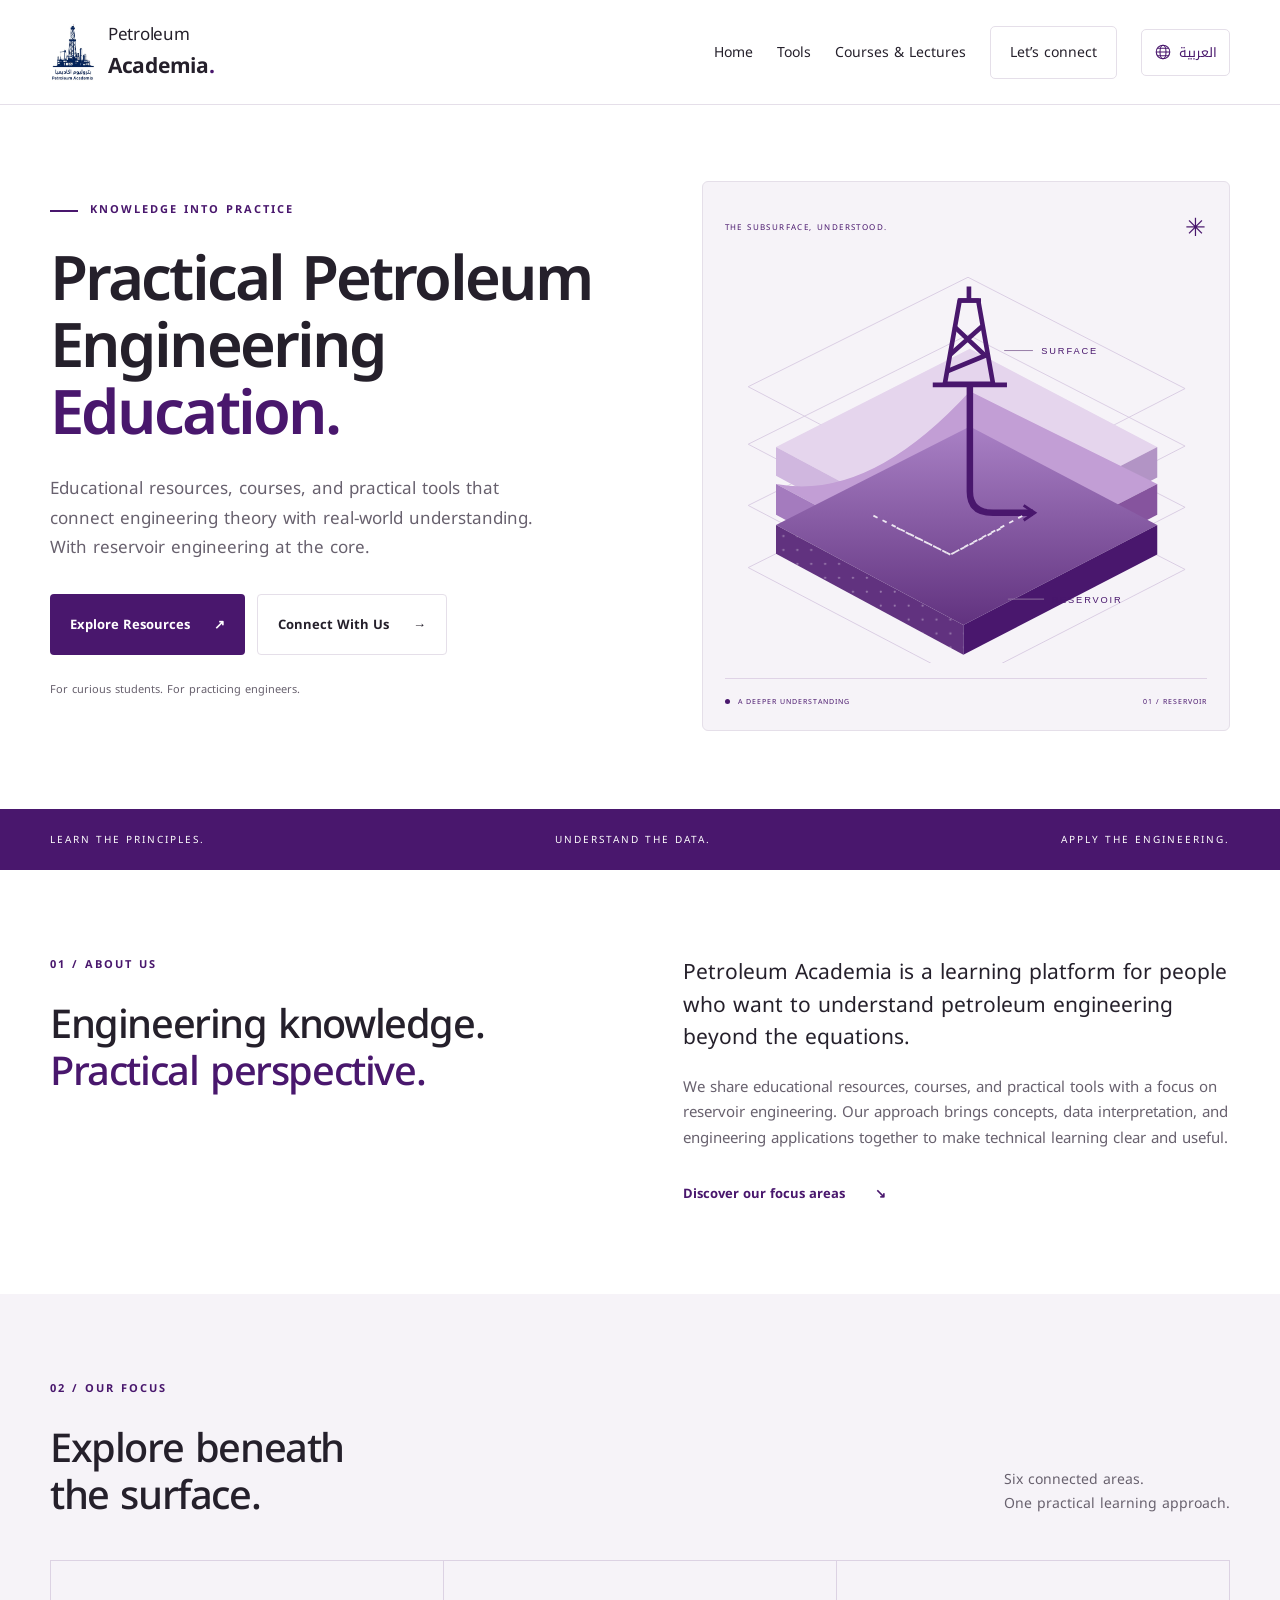
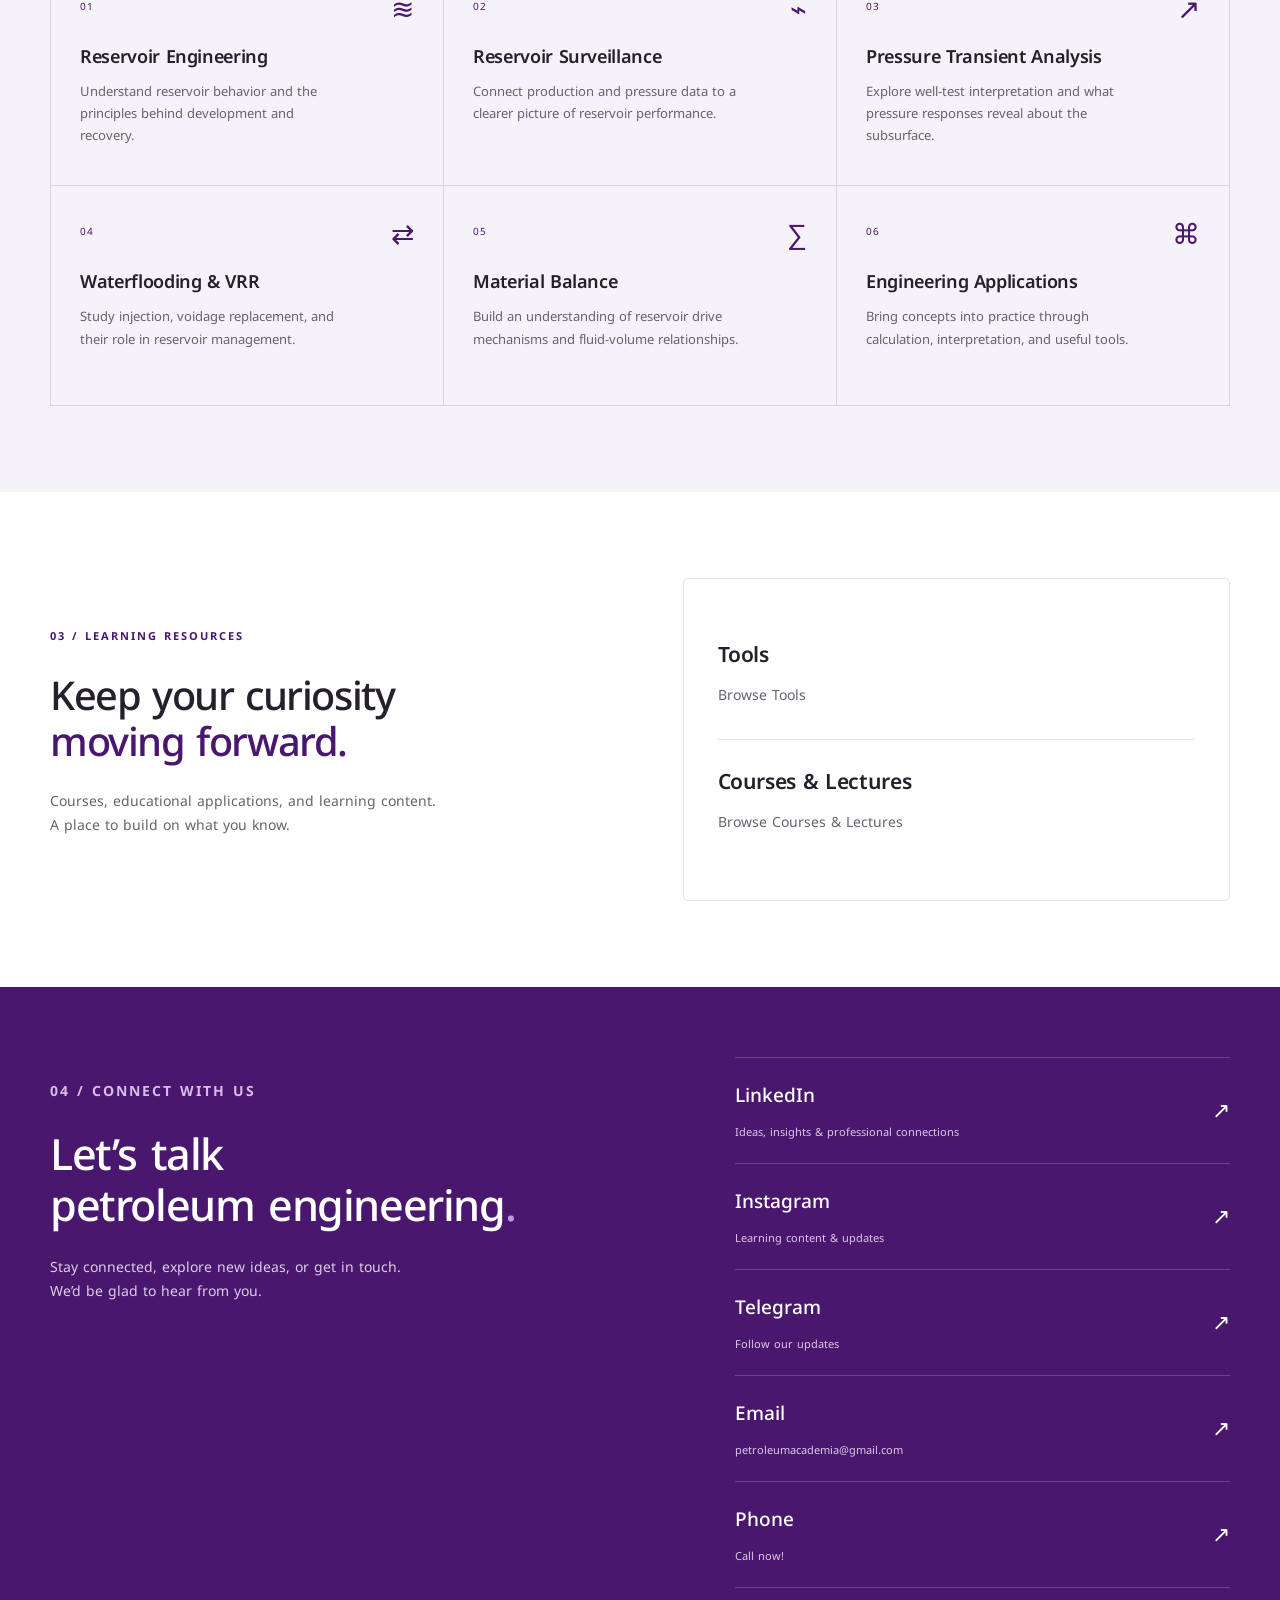
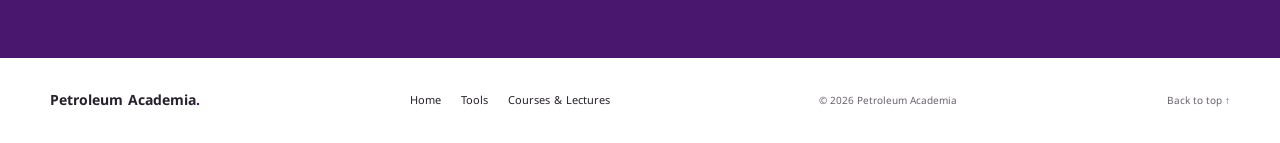
==== index.html @ 8c44d989 "Build three-page static Petroleum Academia website" ====
<!doctype html>
<html lang="en">
<head>
  <meta charset="utf-8">
  <meta name="viewport" content="width=device-width, initial-scale=1">
  <title>Petroleum Academia | Practical Petroleum Engineering Education</title>
  <meta name="description" content="Practical petroleum engineering education, resources, courses, and tools with a focus on reservoir engineering. Connect with Petroleum Academia.">
  <meta name="theme-color" content="#49176D">
  <link rel="canonical" href="https://petroleumacademia.com/">
  <meta property="og:type" content="website">
  <meta property="og:site_name" content="Petroleum Academia">
  <meta property="og:title" content="Practical Petroleum Engineering Education">
  <meta property="og:description" content="Connect theory with practical understanding. Explore petroleum engineering education with Petroleum Academia.">
  <meta property="og:url" content="https://petroleumacademia.com/">
  <meta property="og:image" content="https://petroleumacademia.com/assets/social-preview.png">
  <meta property="og:image:alt" content="Petroleum Academia — Empowering the Future of Energy">
  <meta name="twitter:card" content="summary_large_image">
  <meta name="twitter:title" content="Petroleum Academia | Practical Engineering Education">
  <meta name="twitter:description" content="Educational resources and practical tools focused on reservoir engineering.">
  <meta name="twitter:image" content="https://petroleumacademia.com/assets/social-preview.png">
  <link rel="icon" href="/assets/favicon.svg" type="image/svg+xml">
  <link rel="stylesheet" href="/styles.css">
  <script src="/config.js" defer></script>
  <script src="/shared.js" defer></script>
  <script src="/script.js" defer></script>
  <script src="/language.js" defer></script>
</head>
<body id="top">
  <a class="skip-link" href="#main">Skip to content</a>
  <header class="site-header">
    <div class="container header-inner">
      <a class="brand" href="/" aria-label="Petroleum Academia home"><img src="/assets/logo.png" width="532" height="692" alt="Petroleum Academia"><span>Petroleum<br><strong>Academia<span class="brand-dot">.</span></strong></span></a>
      <nav aria-label="Main navigation"><a href="/">Home</a><a href="/tools/">Tools</a><a href="/courses/">Courses &amp; Lectures</a><a class="nav-contact" href="/#contact">Let’s connect</a><button class="language-toggle" id="language-toggle" type="button" aria-label="Switch to Arabic" hidden><svg viewBox="0 0 24 24" width="18" height="18" fill="none" stroke="currentColor" stroke-width="1.5" aria-hidden="true"><circle cx="12" cy="12" r="9"/><ellipse cx="12" cy="12" rx="4" ry="9"/><path d="M3 12h18M5 7h14M5 17h14"/></svg><span lang="ar" dir="rtl">العربية</span></button></nav>
    </div>
  </header>
  <main id="main">
    <section class="hero container" id="home" aria-labelledby="hero-title">
      <div class="hero-copy"><p class="eyebrow"><span class="small-line"></span> KNOWLEDGE INTO PRACTICE</p><h1 id="hero-title">Practical Petroleum Engineering <em>Education.</em></h1><p class="hero-description">Educational resources, courses, and practical tools that connect engineering theory with real-world understanding. With reservoir engineering at the core.</p><div class="hero-actions"><a class="button primary" href="/tools/">Explore Resources <span aria-hidden="true">↗</span></a><a class="button secondary" href="#contact">Connect With Us <span aria-hidden="true">→</span></a></div><p class="hero-footnote">For curious students. For practicing engineers.</p></div>
      <div class="technical-art" role="img" aria-label="Illustrative reservoir cross-section showing geological layers, a well, and fluid movement">
        <div class="art-top"><span>THE SUBSURFACE, UNDERSTOOD.</span><span aria-hidden="true">✳</span></div>
        <svg viewBox="0 0 520 440" aria-hidden="true">
          <defs><linearGradient id="layer" x2="0" y2="1"><stop stop-color="#a981c5"/><stop offset="1" stop-color="#61327f"/></linearGradient><pattern id="dots" width="15" height="15" patternUnits="userSpaceOnUse"><circle cx="3" cy="3" r="1.2" fill="#fff" opacity=".35"/></pattern></defs>
          <g fill="none" stroke="#d9cce2" stroke-width="1"><path d="M25 142 262 24 496 144 260 265Z"/><path d="M25 204 262 86 496 206 260 327Z"/><path d="M25 270 262 152 496 272 260 393Z"/><path d="M25 337 262 219 496 339 260 460Z"/></g>
          <path d="M55 207 264 101 466 207 257 315Z" fill="#e5d5ed"/><path d="M55 207 257 315 257 347 55 238Z" fill="#d0b7df"/><path d="M257 315 466 207 466 240 257 347Z" fill="#b294c5"/>
          <path d="M55 247Q155 266 264 147L466 247 257 354Z" fill="#c29ed5"/><path d="M55 247 257 354 257 389 55 280Z" fill="#a47bbe"/><path d="M257 354 466 247 466 280 257 389Z" fill="#86549e"/>
          <path d="M55 291 264 185 466 291 257 399Z" fill="url(#layer)"/><path d="M55 291 257 399 257 431 55 322Z" fill="#61327f"/><path d="M257 399 466 291 466 323 257 431Z" fill="#49176d"/><path d="M55 291 257 399 257 431 55 322Z" fill="url(#dots)"/>
          <g fill="none" stroke="#49176d" stroke-width="5" stroke-linejoin="round"><path d="M237 139 253 49 273 49 289 139Z"/><path d="m247 77 32 30m-37 1 35-31m-39 49 46-19M251 49h25M263 34v15M224 140h80"/><path d="M264 140v115q0 23 25 23h43" stroke-width="7"/></g><path d="m322 270 12 8-12 8" fill="none" stroke="#49176d" stroke-width="3"/>
          <g fill="none" stroke="#fff" stroke-width="2" stroke-dasharray="5 6" opacity=".85"><path d="m160 281 83 42 80-43"/><path d="m185 294 58 29 54-28"/></g>
          <g fill="#49176d" font-family="Arial, sans-serif" font-size="10" letter-spacing="2"><text x="341" y="107">SURFACE</text><text x="352" y="375">RESERVOIR</text></g><g stroke="#9175a2" stroke-width="1" fill="none"><path d="M332 103h-31M344 371h-39"/></g>
        </svg>
        <div class="art-bottom"><span><span class="status-dot"></span> A DEEPER UNDERSTANDING</span><span>01 / RESERVOIR</span></div>
      </div>
    </section>
    <div class="topic-strip"><div class="container"><span>LEARN THE PRINCIPLES.</span><span>UNDERSTAND THE DATA.</span><span>APPLY THE ENGINEERING.</span></div></div>
    <section class="container about section" id="about" aria-labelledby="about-title"><div><p class="eyebrow">01 / ABOUT US</p><h2 id="about-title">Engineering knowledge.<br><em>Practical perspective.</em></h2></div><div class="about-copy"><p class="lead">Petroleum Academia is a learning platform for people who want to understand petroleum engineering beyond the equations.</p><p>We share educational resources, courses, and practical tools with a focus on reservoir engineering. Our approach brings concepts, data interpretation, and engineering applications together to make technical learning clear and useful.</p><a class="text-link" href="#focus">Discover our focus areas <span aria-hidden="true">↘</span></a></div></section>
    <section class="focus-section" id="focus" aria-labelledby="focus-title"><div class="container section"><div class="section-heading"><div><p class="eyebrow">02 / OUR FOCUS</p><h2 id="focus-title">Explore beneath<br>the surface.</h2></div><p>Six connected areas.<br>One practical learning approach.</p></div><div class="focus-grid">
      <article><span class="area-number">01</span><h3>Reservoir Engineering</h3><p>Understand reservoir behavior and the principles behind development and recovery.</p><span class="area-symbol" aria-hidden="true">≋</span></article>
      <article><span class="area-number">02</span><h3>Reservoir Surveillance</h3><p>Connect production and pressure data to a clearer picture of reservoir performance.</p><span class="area-symbol" aria-hidden="true">⌁</span></article>
      <article><span class="area-number">03</span><h3>Pressure Transient Analysis</h3><p>Explore well-test interpretation and what pressure responses reveal about the subsurface.</p><span class="area-symbol" aria-hidden="true">↗</span></article>
      <article><span class="area-number">04</span><h3>Waterflooding &amp; VRR</h3><p>Study injection, voidage replacement, and their role in reservoir management.</p><span class="area-symbol" aria-hidden="true">⇄</span></article>
      <article><span class="area-number">05</span><h3>Material Balance</h3><p>Build an understanding of reservoir drive mechanisms and fluid-volume relationships.</p><span class="area-symbol" aria-hidden="true">∑</span></article>
      <article><span class="area-number">06</span><h3>Engineering Applications</h3><p>Bring concepts into practice through calculation, interpretation, and useful tools.</p><span class="area-symbol" aria-hidden="true">⌘</span></article>
    </div></div></section>
    <section class="container section resources" id="resources" aria-labelledby="resources-title"><div><p class="eyebrow">03 / LEARNING RESOURCES</p><h2 id="resources-title">Keep your curiosity<br><em>moving forward.</em></h2><p>Courses, educational applications, and learning content.<br>A place to build on what you know.</p></div><div class="resource-panel"><a class="resource-link" href="/tools/"><h3>Tools</h3><p>Browse Tools</p></a><a class="resource-link" href="/courses/"><h3>Courses &amp; Lectures</h3><p>Browse Courses &amp; Lectures</p></a></div></section>
    <section class="contact-section" id="contact" aria-labelledby="contact-title"><div class="container contact-inner"><div><p class="eyebrow">04 / CONNECT WITH US</p><h2 id="contact-title">Let’s talk<br>petroleum engineering<span>.</span></h2><p>Stay connected, explore new ideas, or get in touch.<br>We’d be glad to hear from you.</p></div><div id="contact-links" class="contact-links" aria-label="Contact channels"></div></div></section>
  </main>
  <footer class="container"><a class="footer-brand" href="/">Petroleum Academia<span>.</span></a><p>Practical knowledge. Lasting understanding.</p><small>© <span id="year">2026</span> Petroleum Academia</small><a class="back-top" href="#top">Back to top ↑</a></footer>
</body>
</html>
---- styles.css ----
:root{--purple:#49176d;--ink:#25202b;--muted:#68616e;--soft:#f6f3f8;--line:#e5dfe9;--max:1180px}*{box-sizing:border-box}html{scroll-behavior:smooth;scroll-padding-top:100px}body{margin:0;background:#fff;color:var(--ink);font-family:Arial,Helvetica,sans-serif;-webkit-font-smoothing:antialiased}a{color:inherit;text-decoration:none}button,a{-webkit-tap-highlight-color:transparent}a:focus-visible{outline:3px solid #9861b8;outline-offset:6px}a:hover{color:var(--purple)}[hidden]{display:none!important}.container{width:min(var(--max),calc(100% - 80px));margin-inline:auto}.skip-link{position:fixed;top:-100px;left:20px;background:var(--purple);color:white;padding:14px;z-index:10}.skip-link:focus{top:12px}.site-header{border-bottom:1px solid var(--line);background:white}.header-inner{display:flex;justify-content:space-between;align-items:center;min-height:104px;gap:24px}.brand{display:flex;align-items:center;gap:12px;font-size:17px;line-height:1.15;letter-spacing:-.3px}.brand img{width:46px;height:60px;object-fit:contain}.brand strong{font-size:21px}.brand-dot{color:var(--purple)}nav{display:flex;align-items:center;gap:32px;font-size:14px}nav a{padding:12px 0}.nav-contact{border:1px solid var(--line);padding:12px 19px;border-radius:5px}.nav-contact span{margin-left:17px}.hero{display:grid;grid-template-columns:1.12fr 1fr;gap:60px;align-items:center;padding-top:76px;padding-bottom:78px}.eyebrow{display:flex;align-items:center;gap:12px;color:var(--purple);font-size:11px;font-weight:700;letter-spacing:2px;margin:0 0 27px}.small-line{width:28px;height:2px;background:var(--purple)}h1{font-size:clamp(42px,4.8vw,65px);line-height:1.09;letter-spacing:-2.9px;font-weight:600;margin:0 0 26px}em{font-style:normal;color:var(--purple)}.hero-description{font-size:17px;line-height:1.75;color:var(--muted);max-width:490px}.hero-actions{display:flex;gap:12px;margin-top:31px}.button{display:inline-flex;align-items:center;justify-content:space-between;gap:24px;padding:17px 20px;font-size:13px;font-weight:700;border-radius:4px;transition:transform .2s,background .2s}.button:hover{transform:translateY(-3px)}.primary{background:var(--purple);color:white}.primary:hover{background:#35104f;color:white}.secondary{border:1px solid var(--line)}.hero-footnote{font-size:11px;color:var(--muted);margin-top:26px}.technical-art{background:var(--soft);border:1px solid var(--line);border-radius:6px;padding:22px;position:relative;overflow:hidden}.technical-art:before{content:'';position:absolute;inset:0;background-image:radial-gradient(#49176d19 .7px,transparent .7px);background-size:18px 18px;pointer-events:none}.technical-art svg{position:relative;width:100%;display:block;margin:4px 0 15px}.art-top,.art-bottom{position:relative;display:flex;justify-content:space-between;align-items:center;font-size:8px;letter-spacing:1.4px;color:var(--purple);gap:10px}.art-top>span:last-child{font-size:25px}.art-bottom{padding-top:16px;border-top:1px solid #dfd3e6;font-size:7px;letter-spacing:1px}.status-dot{display:inline-block;width:5px;height:5px;border-radius:50%;background:var(--purple);margin-right:5px}.topic-strip{background:var(--purple);color:#fff}.topic-strip .container{display:flex;justify-content:space-between;padding-block:21px;font-size:10px;letter-spacing:2px}.section{padding-block:86px}h2{font-size:clamp(31px,3.1vw,43px);font-weight:500;letter-spacing:-1.4px;line-height:1.18;margin:0}p{line-height:1.7}.about{display:grid;grid-template-columns:1fr 1fr;gap:85px}.about-copy .lead{font-size:21px;color:var(--ink);line-height:1.55;margin-top:0}.about-copy p{font-size:15px;color:var(--muted)}.text-link{display:inline-flex;align-items:center;gap:30px;color:var(--purple);font-size:13px;font-weight:700;margin-top:15px}.text-link:hover{text-decoration:underline}.focus-section{background:var(--soft)}.section-heading{display:flex;justify-content:space-between;align-items:end;margin-bottom:40px}.section-heading>p{font-size:14px;color:var(--muted);margin-bottom:4px}.focus-grid{display:grid;grid-template-columns:repeat(3,1fr);border-top:1px solid #dcd2e3;border-left:1px solid #dcd2e3}.focus-grid article{position:relative;padding:28px 29px 38px;border-right:1px solid #dcd2e3;border-bottom:1px solid #dcd2e3;min-height:220px}.area-number{font-size:10px;letter-spacing:1px;color:var(--purple)}h3{font-size:18px;font-weight:600;letter-spacing:-.35px;line-height:1.35}.focus-grid h3{margin-top:25px;margin-bottom:12px;padding-right:10px}.focus-grid p{font-size:13px;color:var(--muted);max-width:270px;margin:0}.area-symbol{position:absolute;top:22px;right:29px;color:var(--purple);font-size:28px}.resources{display:grid;grid-template-columns:1fr 1fr;gap:85px;align-items:center}.resources>div>p:not(.eyebrow){color:var(--muted);font-size:14px;margin-top:23px}.resource-panel{border:1px solid var(--line);border-radius:5px;padding:34px}.resource-icon{display:flex;justify-content:center;align-items:center;background:var(--soft);border-radius:50%;width:42px;height:42px;color:var(--purple);font-size:22px}.resource-panel h3{font-size:21px;margin-bottom:12px}.resource-panel p{color:var(--muted);font-size:14px}.resource-link{display:block;padding-block:18px;border-bottom:1px solid var(--line)}.resource-link:last-child{border:0}.resource-link small{color:var(--purple);text-transform:uppercase;font-size:10px;letter-spacing:1px}.resource-link h3{margin:10px 0}.contact-section{background:var(--purple);color:#fff}.contact-inner{display:grid;grid-template-columns:1.2fr 1fr;gap:90px;padding-block:70px}.contact-section .eyebrow{color:#d9bde8}.contact-section h2{font-size:43px}.contact-section h2 span{color:#c398db}.contact-section p{color:#e0cee9;font-size:14px;margin-top:23px}.contact-links{display:flex;flex-direction:column;justify-content:center}.contact-links>a{display:flex;justify-content:space-between;align-items:center;border-bottom:1px solid #ffffff30;padding:20px 0;gap:20px;transition:padding .2s}.contact-links>a:first-child{border-top:1px solid #ffffff30}.contact-links>a:hover{color:#fff;padding-left:8px}.contact-links strong{display:block;font-size:19px;font-weight:500}.contact-links small{display:block;color:#ddc8e8;font-size:11px;margin-top:8px}.contact-links>a>span:last-child{font-size:22px}footer{display:flex;align-items:center;justify-content:space-between;gap:24px;padding-block:29px}.footer-brand{font-weight:700;font-size:14px}.footer-brand span{color:var(--purple)}footer p,footer small,.back-top{font-size:10px;color:var(--muted)}.hero-copy{animation:enter .65s ease-out}@keyframes enter{from{opacity:0;transform:translateY(12px)}to{opacity:1;transform:translateY(0)}}@media(min-width:1500px){.hero{padding-block:100px}}@media(max-width:1000px){.container{width:calc(100% - 48px)}.hero{gap:30px}h1{font-size:49px}.hero-actions{flex-wrap:wrap}.about,.resources,.contact-inner{gap:40px}nav{gap:21px}.focus-grid article{padding:25px 22px}.art-bottom{flex-wrap:wrap}footer p{display:none}}@media(max-width:700px){html{scroll-padding-top:24px}.container{width:calc(100% - 40px)}.header-inner{min-height:90px;flex-wrap:wrap;padding-block:17px;gap:15px}.brand img{width:34px;height:44px}.brand{font-size:13px;gap:9px}.brand strong{font-size:16px}nav{width:100%;justify-content:space-between;gap:10px;font-size:12px;border-top:1px solid var(--line);padding-top:8px}.nav-contact{border:0;padding:12px 0}.nav-contact span{margin-left:4px}.hero{grid-template-columns:1fr;gap:35px;padding-top:45px;padding-bottom:40px}h1{font-size:clamp(39px,9.5vw,58px);letter-spacing:-1.8px;max-width:540px}.hero-description{font-size:15px}.eyebrow{font-size:9px;letter-spacing:1.6px;margin-bottom:20px}.hero-actions{gap:10px;flex-wrap:nowrap}.button{padding:16px 14px;gap:12px;font-size:11px}.hero-footnote{margin-top:22px}.technical-art{max-width:460px;width:100%;margin:auto;padding:19px}.technical-art svg{max-height:350px}.topic-strip .container{gap:20px;justify-content:center;flex-wrap:wrap;padding-block:18px;font-size:8px;letter-spacing:1px}.topic-strip span:last-child{display:none}.section{padding-block:54px}.about,.resources,.contact-inner{grid-template-columns:1fr;gap:28px}.about-copy .lead{font-size:19px}.section-heading{align-items:start;gap:25px}.section-heading>p{max-width:125px;font-size:12px}.focus-grid{grid-template-columns:repeat(2,1fr)}.focus-grid article{padding:23px 17px 26px;min-height:230px}.focus-grid h3{font-size:16px;margin-top:24px}.focus-grid p{font-size:12px}.area-symbol{right:17px;font-size:24px}.resource-panel{padding:27px}.contact-inner{padding-block:52px;gap:32px}.contact-section h2{font-size:35px}.contact-links>a{padding-block:18px}footer{flex-wrap:wrap;gap:17px;padding-block:25px}footer small{width:100%;order:3}.back-top{margin-left:auto}}@media(max-width:360px){.container{width:calc(100% - 32px)}.button{font-size:10px;padding-inline:11px;gap:8px}.section-heading{display:block}.section-heading>p{max-width:none;margin-top:20px}.focus-grid{grid-template-columns:1fr}.focus-grid article{min-height:190px}}@media(prefers-reduced-motion:reduce){html{scroll-behavior:auto}*,*:before,*:after{animation:none!important;transition:none!important}}
:root .language-toggle{display:inline-flex;align-items:center;justify-content:center;gap:7px;flex-shrink:0;border:1px solid var(--line);border-radius:5px;background:white;color:var(--purple);font:inherit;font-size:13px;min-height:44px;padding:10px 12px;cursor:pointer}.language-toggle:hover{background:var(--soft)}.language-toggle:focus-visible{outline:3px solid #9861b8;outline-offset:5px}html[lang="ar"] body{font-family:"Noto Kufi Arabic",Tahoma,sans-serif}html[lang="ar"] h1,html[lang="ar"] h2,html[lang="ar"] h3,html[lang="ar"] .brand{letter-spacing:0}html[lang="ar"] h1{line-height:1.4;font-size:clamp(36px,4.1vw,56px)}html[lang="ar"] h2{line-height:1.5}html[lang="ar"] .eyebrow,html[lang="ar"] .topic-strip .container,html[lang="ar"] .art-top,html[lang="ar"] .art-bottom{letter-spacing:0}html[dir="rtl"] .area-symbol{right:auto;left:29px}html[dir="rtl"] .focus-grid h3{padding-right:0;padding-left:10px}html[dir="rtl"] .technical-art svg{direction:ltr}html[dir="rtl"] .technical-art svg text{letter-spacing:0}html[dir="rtl"] .contact-links small{unicode-bidi:plaintext}html[dir="rtl"] .back-top{margin-left:0;margin-right:auto}@media(max-width:700px){nav{gap:7px;flex-wrap:wrap}.language-toggle{font-size:11px;padding:7px 9px}html[dir="rtl"] .area-symbol{left:17px}html[lang="ar"] h1{font-size:clamp(34px,8.5vw,48px)}html[lang="ar"] .hero-actions{flex-wrap:wrap}html[lang="ar"] .contact-section h2{font-size:32px}}

@font-face{font-family:"Noto Kufi Arabic";src:url('/assets/fonts/NotoKufiArabic.ttf') format('truetype');font-weight:100 900;font-style:normal;font-display:swap}
body{font-family:"Noto Kufi Arabic",Arial,sans-serif}nav{gap:24px}nav [aria-current="page"]{color:var(--purple);font-weight:700;text-decoration:underline;text-underline-offset:8px}.footer-links{display:flex;gap:20px;font-size:11px}.catalog-main{min-height:calc(100vh - 220px)}.catalog-intro{padding-block:75px 45px}.catalog-intro h1{font-size:clamp(36px,4vw,58px);line-height:1.4;letter-spacing:-1px}.catalog-intro .lead{max-width:640px;font-size:17px;color:var(--muted)}.catalog-content{padding-bottom:85px}.catalog-state{border:1px solid var(--line);background:var(--soft);padding:45px;border-radius:6px}.catalog-state h2{font-size:24px;line-height:1.7;letter-spacing:0}.catalog-state p{color:var(--muted);font-size:14px}.catalog-grid{display:grid;grid-template-columns:repeat(2,minmax(0,1fr));gap:24px}.catalog-card{border:1px solid var(--line);border-radius:6px;padding:30px;display:flex;flex-direction:column;align-items:start;overflow-wrap:anywhere}.catalog-card h2{font-size:23px;line-height:1.7;letter-spacing:0;margin:15px 0}.catalog-card p{font-size:14px;color:var(--muted);margin:0 0 22px}.catalog-card .button{margin-top:auto}.course-status{background:var(--soft);color:var(--purple);padding:7px 12px;border-radius:30px;font-size:11px}.course-fields{width:100%;font-size:13px;margin:0 0 26px}.course-fields>div{display:grid;grid-template-columns:110px 1fr;gap:15px;padding:10px 0;border-bottom:1px solid var(--line)}.course-fields dt{color:var(--muted)}.course-fields dd{margin:0}html[lang="ar"] p{line-height:2}.brand{line-height:1.7}html[lang="ar"] .brand{font-size:13px}html[lang="ar"] .brand strong{font-size:16px}@media(max-width:1000px){nav{gap:14px;font-size:12px}}@media(max-width:700px){nav{justify-content:start;gap:8px 18px}nav a{min-height:44px}.language-toggle{margin-inline-start:auto}.catalog-intro{padding-block:45px 25px}.catalog-intro .lead{font-size:14px}.catalog-grid{grid-template-columns:1fr}.catalog-state{padding:26px}.catalog-state h2{font-size:20px}.catalog-content{padding-bottom:55px}.catalog-card{padding:24px}.footer-links{flex-wrap:wrap;gap:10px 18px;width:100%;order:2}html[lang="ar"] .contact-section h2{font-size:27px}html[lang="ar"] h1{font-size:32px}}
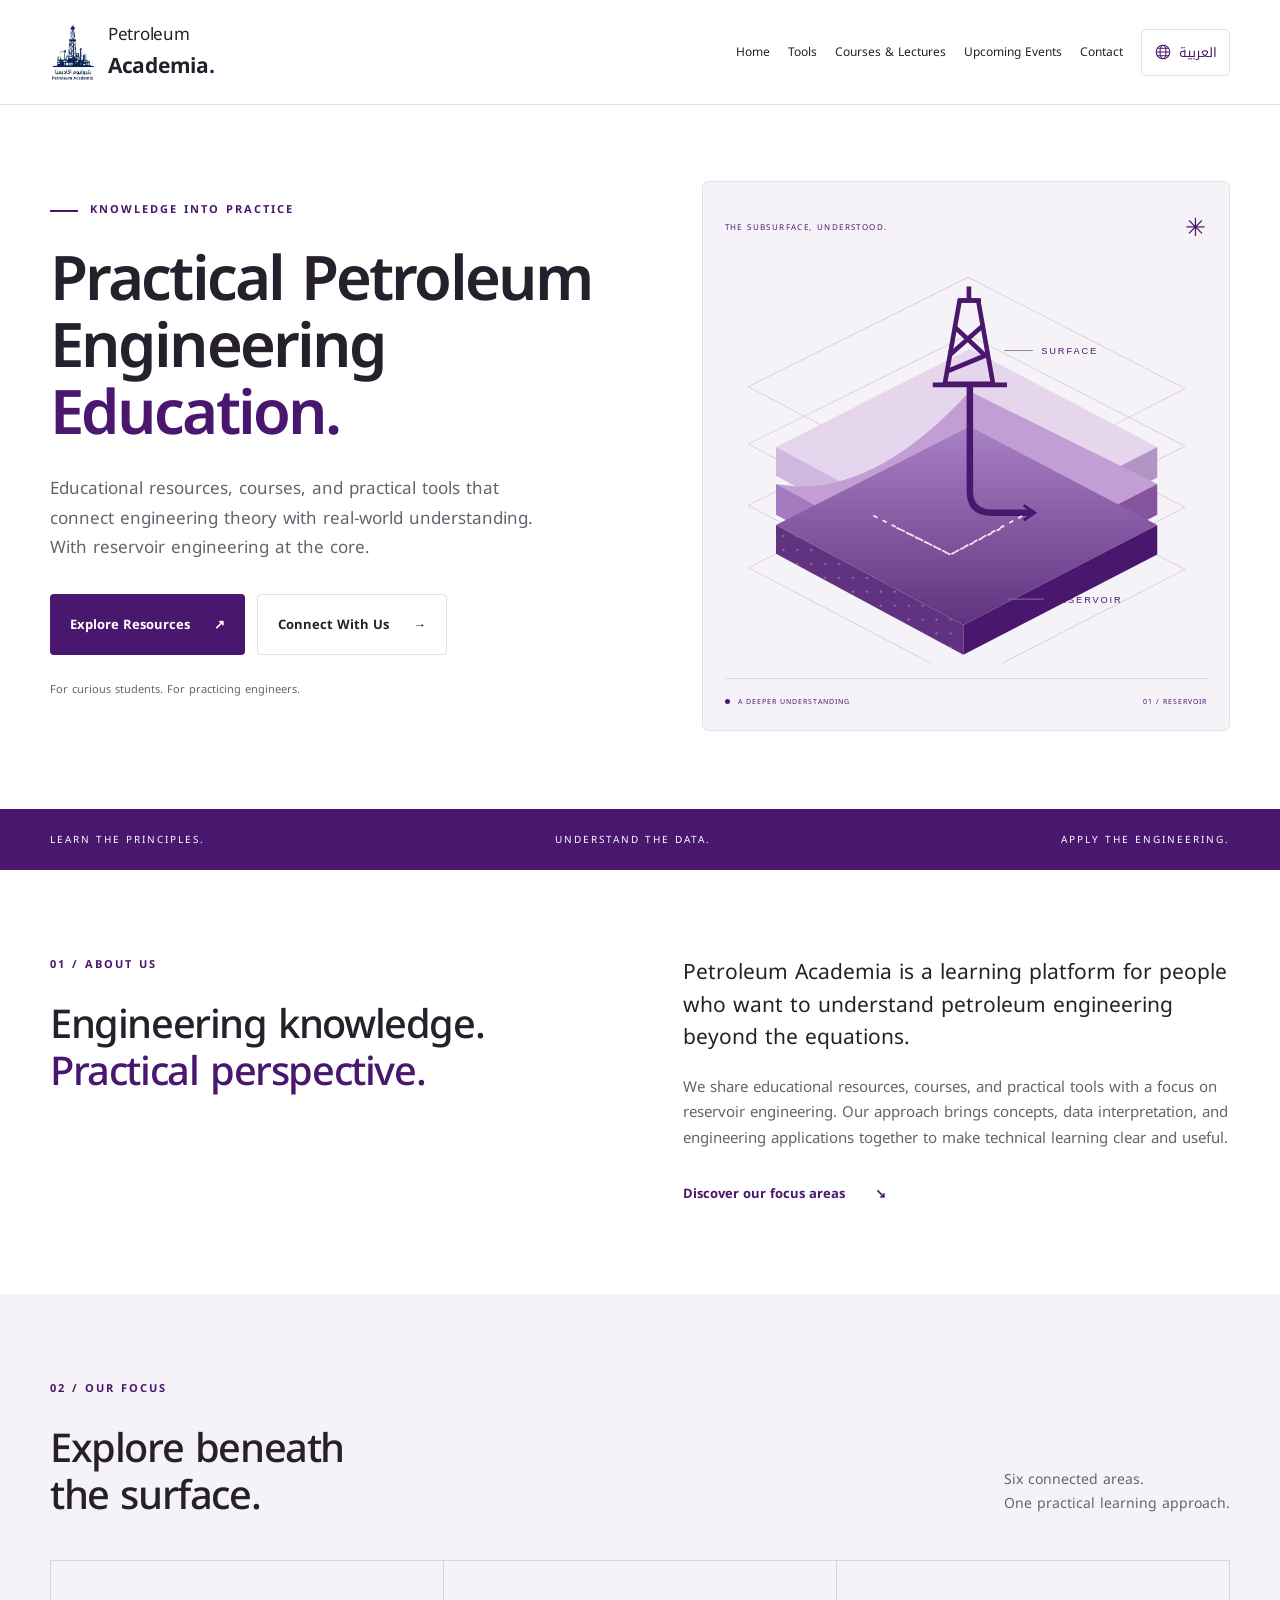
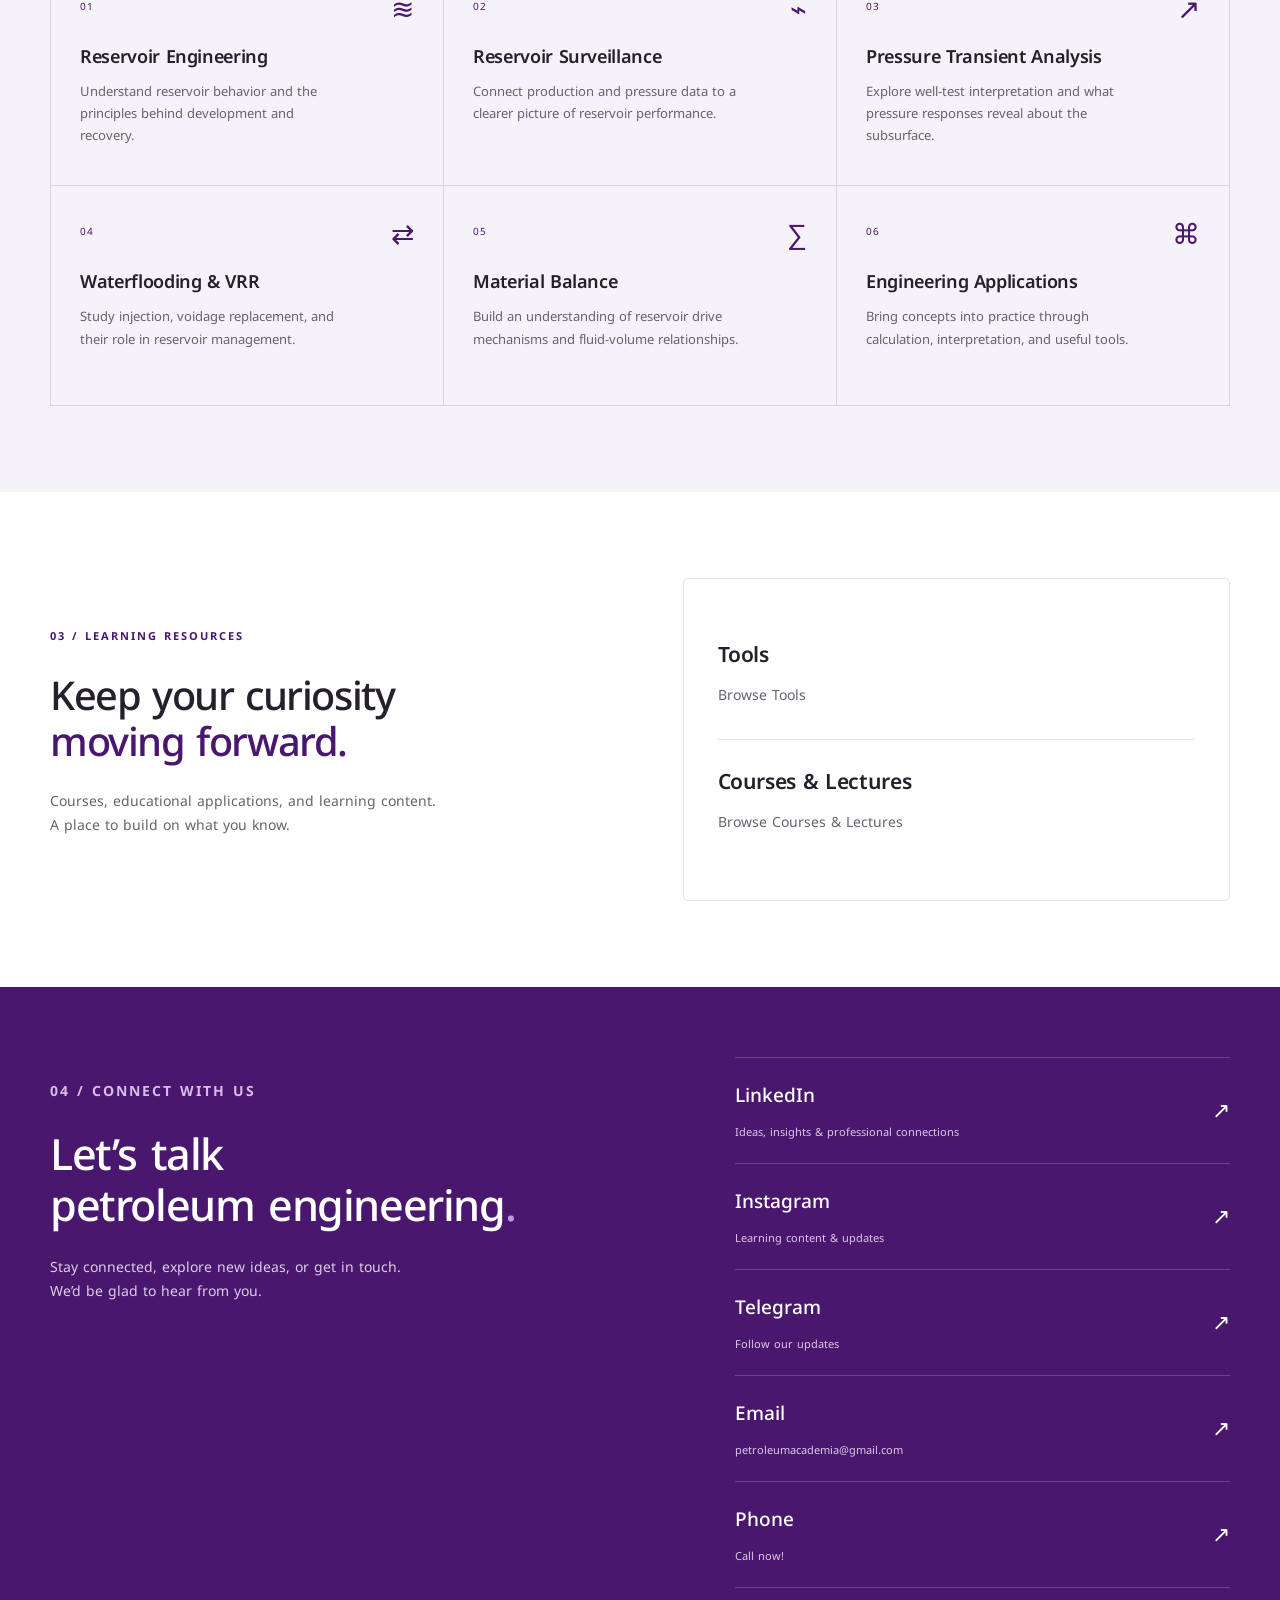
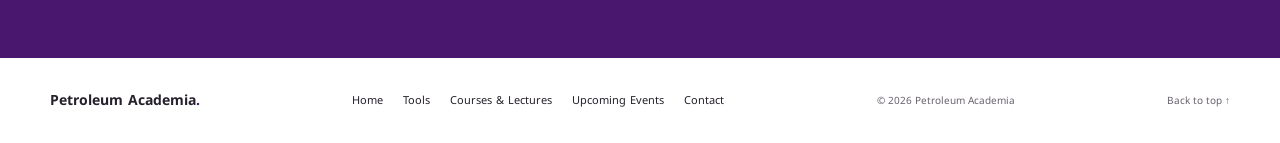
==== commit 63a1702a: "Add Upcoming Events countdowns and hosted contact form" ====
--- a/index.html
+++ b/index.html
@@ -30,7 +30,7 @@
   <header class="site-header">
     <div class="container header-inner">
       <a class="brand" href="/" aria-label="Petroleum Academia home"><img src="/assets/logo.png" width="532" height="692" alt="Petroleum Academia"><span>Petroleum<br><strong>Academia<span class="brand-dot">.</span></strong></span></a>
-      <nav aria-label="Main navigation"><a href="/">Home</a><a href="/tools/">Tools</a><a href="/courses/">Courses &amp; Lectures</a><a class="nav-contact" href="/#contact">Let’s connect</a><button class="language-toggle" id="language-toggle" type="button" aria-label="Switch to Arabic" hidden><svg viewBox="0 0 24 24" width="18" height="18" fill="none" stroke="currentColor" stroke-width="1.5" aria-hidden="true"><circle cx="12" cy="12" r="9"/><ellipse cx="12" cy="12" rx="4" ry="9"/><path d="M3 12h18M5 7h14M5 17h14"/></svg><span lang="ar" dir="rtl">العربية</span></button></nav>
+      <nav aria-label="Main navigation"><a href="/">Home</a><a href="/tools/">Tools</a><a href="/courses/">Courses &amp; Lectures</a><a href="/upcoming/">Upcoming Events</a><a href="/contact/">Contact</a><button class="language-toggle" id="language-toggle" type="button" aria-label="Switch to Arabic" hidden><svg viewBox="0 0 24 24" width="18" height="18" fill="none" stroke="currentColor" stroke-width="1.5" aria-hidden="true"><circle cx="12" cy="12" r="9"/><ellipse cx="12" cy="12" rx="4" ry="9"/><path d="M3 12h18M5 7h14M5 17h14"/></svg><span lang="ar" dir="rtl">العربية</span></button></nav>
     </div>
   </header>
   <main id="main">
--- a/styles.css
+++ b/styles.css
@@ -3,3 +3,5 @@
 
 @font-face{font-family:"Noto Kufi Arabic";src:url('/assets/fonts/NotoKufiArabic.ttf') format('truetype');font-weight:100 900;font-style:normal;font-display:swap}
 body{font-family:"Noto Kufi Arabic",Arial,sans-serif}nav{gap:24px}nav [aria-current="page"]{color:var(--purple);font-weight:700;text-decoration:underline;text-underline-offset:8px}.footer-links{display:flex;gap:20px;font-size:11px}.catalog-main{min-height:calc(100vh - 220px)}.catalog-intro{padding-block:75px 45px}.catalog-intro h1{font-size:clamp(36px,4vw,58px);line-height:1.4;letter-spacing:-1px}.catalog-intro .lead{max-width:640px;font-size:17px;color:var(--muted)}.catalog-content{padding-bottom:85px}.catalog-state{border:1px solid var(--line);background:var(--soft);padding:45px;border-radius:6px}.catalog-state h2{font-size:24px;line-height:1.7;letter-spacing:0}.catalog-state p{color:var(--muted);font-size:14px}.catalog-grid{display:grid;grid-template-columns:repeat(2,minmax(0,1fr));gap:24px}.catalog-card{border:1px solid var(--line);border-radius:6px;padding:30px;display:flex;flex-direction:column;align-items:start;overflow-wrap:anywhere}.catalog-card h2{font-size:23px;line-height:1.7;letter-spacing:0;margin:15px 0}.catalog-card p{font-size:14px;color:var(--muted);margin:0 0 22px}.catalog-card .button{margin-top:auto}.course-status{background:var(--soft);color:var(--purple);padding:7px 12px;border-radius:30px;font-size:11px}.course-fields{width:100%;font-size:13px;margin:0 0 26px}.course-fields>div{display:grid;grid-template-columns:110px 1fr;gap:15px;padding:10px 0;border-bottom:1px solid var(--line)}.course-fields dt{color:var(--muted)}.course-fields dd{margin:0}html[lang="ar"] p{line-height:2}.brand{line-height:1.7}html[lang="ar"] .brand{font-size:13px}html[lang="ar"] .brand strong{font-size:16px}@media(max-width:1000px){nav{gap:14px;font-size:12px}}@media(max-width:700px){nav{justify-content:start;gap:8px 18px}nav a{min-height:44px}.language-toggle{margin-inline-start:auto}.catalog-intro{padding-block:45px 25px}.catalog-intro .lead{font-size:14px}.catalog-grid{grid-template-columns:1fr}.catalog-state{padding:26px}.catalog-state h2{font-size:20px}.catalog-content{padding-bottom:55px}.catalog-card{padding:24px}.footer-links{flex-wrap:wrap;gap:10px 18px;width:100%;order:2}html[lang="ar"] .contact-section h2{font-size:27px}html[lang="ar"] h1{font-size:32px}}
+/* Upcoming events and contact share the same restrained card system. */
+.event-timezone{display:block;color:var(--muted);font-size:11px;margin-block:8px 20px}.event-card time{font-size:14px;line-height:1.8}.countdown{display:grid;grid-template-columns:repeat(4,minmax(0,1fr));gap:10px;width:100%;margin-top:15px;direction:ltr}.countdown>div{text-align:center;background:var(--soft);border:1px solid var(--line);border-radius:5px;padding:15px 4px}.countdown strong{display:block;font-size:27px;color:var(--purple);font-variant-numeric:tabular-nums}.countdown span{font-size:10px;color:var(--muted)}.event-status{font-weight:700;color:var(--purple)!important;margin-top:15px!important}.past-heading{margin-block:50px 20px;font-size:26px}.past-events{display:grid;gap:12px}.ended-card{border-bottom:1px solid var(--line);padding-block:15px}.ended-card h2{font-size:19px;letter-spacing:0}.ended-card p{font-size:13px;margin-block:6px}.ended-card .event-timezone{margin-block:4px}.event-warning{font-size:13px;color:var(--muted)}.contact-layout{display:grid;grid-template-columns:1fr 1.3fr;gap:40px;align-items:start}.contact-form{border:1px solid var(--line);padding:32px;border-radius:6px}.contact-form>p{font-size:12px;color:var(--muted)}.contact-form fieldset{border:0;padding:0;margin:0;min-width:0}.contact-form label{display:block;font-size:13px;font-weight:600;margin-block:20px 8px}.contact-form input,.contact-form select,.contact-form textarea{display:block;width:100%;border:1px solid #b5a9bc;border-radius:4px;background:white;color:var(--ink);font:inherit;font-size:14px;padding:12px;min-height:44px}.contact-form textarea{resize:vertical}.contact-form small{font-size:10px;color:var(--muted)}.contact-form :is(input,select,textarea,button):focus-visible{outline:3px solid #9861b8;outline-offset:3px}.contact-form fieldset:disabled{opacity:.55}.contact-form .button{border:0;cursor:pointer;font-family:inherit;margin-top:15px;min-height:44px}.privacy-note{font-size:11px;color:var(--muted);margin-top:24px}.email-alternative{display:flex;flex-wrap:wrap;overflow-wrap:anywhere;gap:8px;margin-top:25px}#form-status{font-size:13px;line-height:1.8}.honeypot,.sr-only{position:absolute;width:1px;height:1px;overflow:hidden;clip-path:inset(50%);white-space:nowrap}.footer-links{flex-wrap:wrap}.header-inner{gap:20px}nav{flex-wrap:wrap;gap:12px 18px;font-size:12px}html[lang="ar"] nav{font-size:11px}@media(max-width:1000px){.header-inner{flex-wrap:wrap;padding-block:18px}nav{width:100%;justify-content:space-between}}@media(max-width:700px){.contact-layout{grid-template-columns:1fr;gap:25px}.contact-form{padding:22px}.countdown{gap:6px}.countdown strong{font-size:23px}.countdown span{font-size:9px}nav{justify-content:start}.event-card{padding:22px}.event-card h2{font-size:21px}}
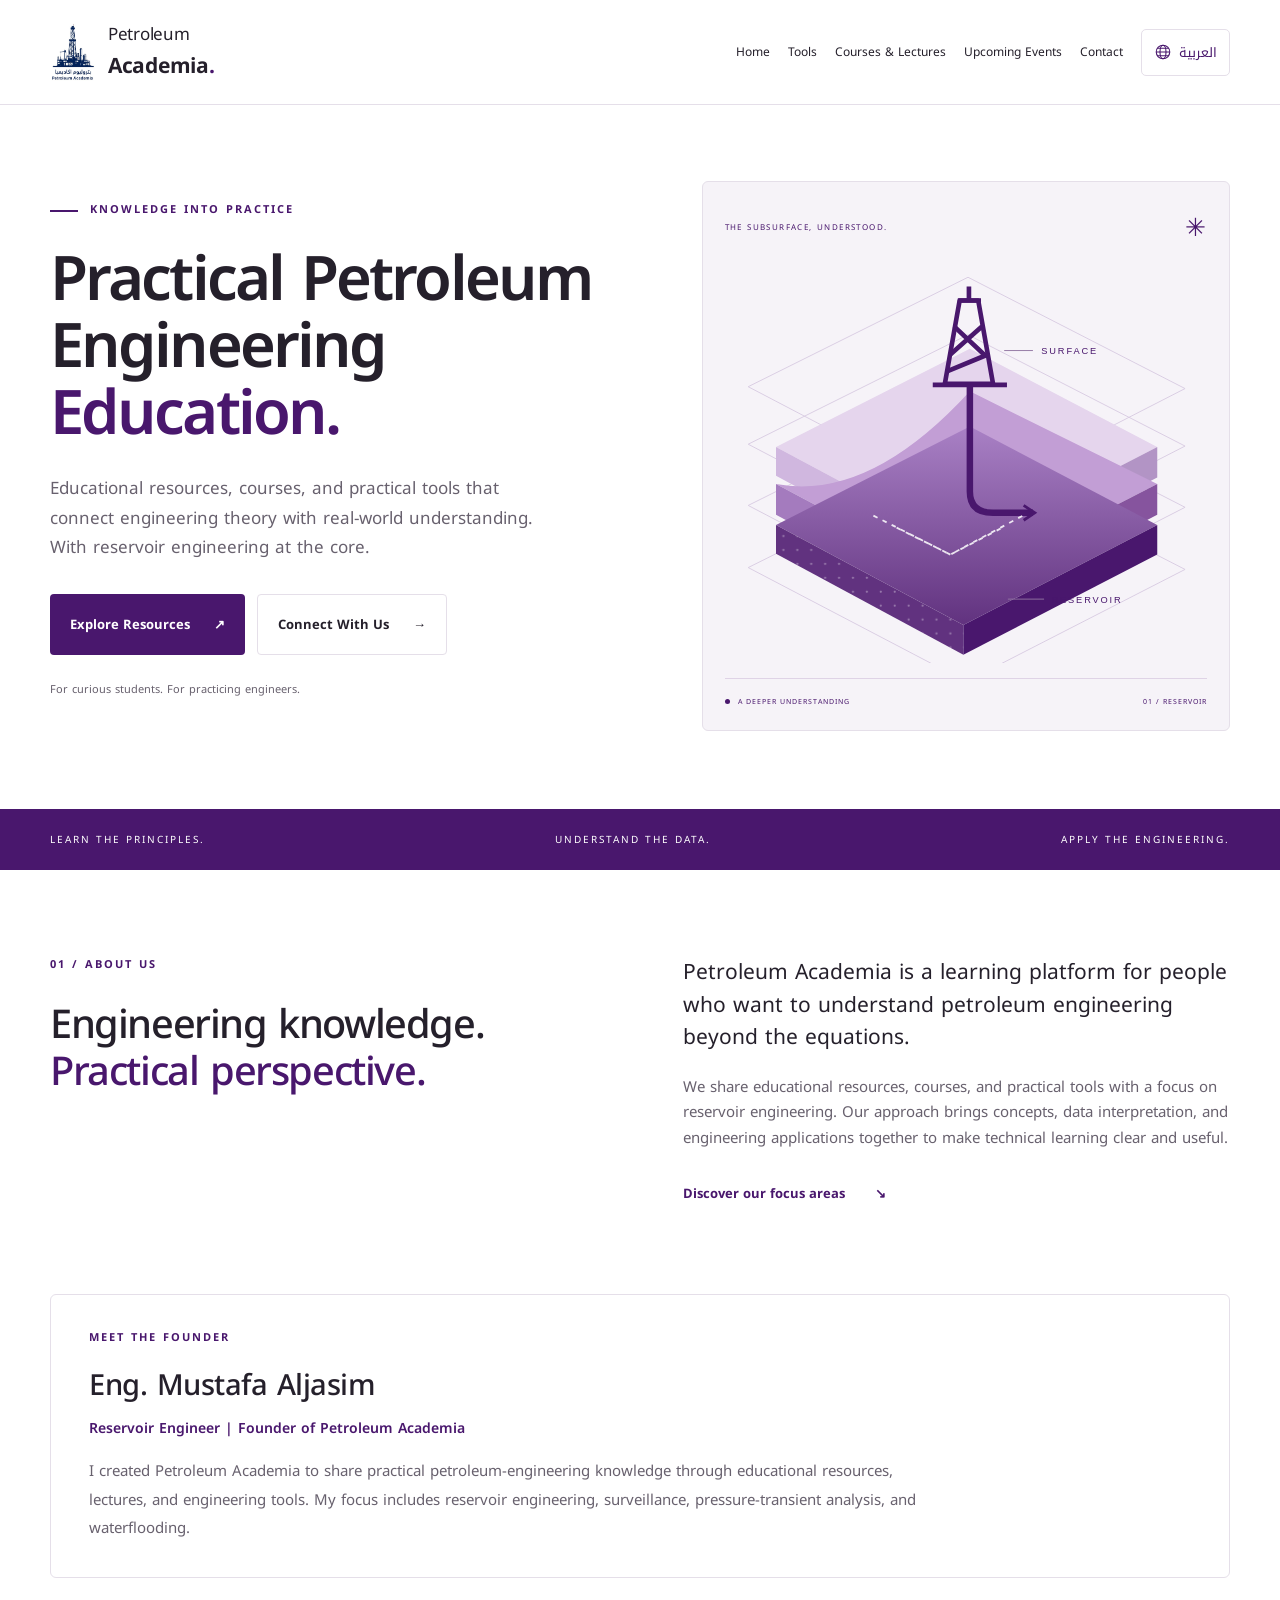
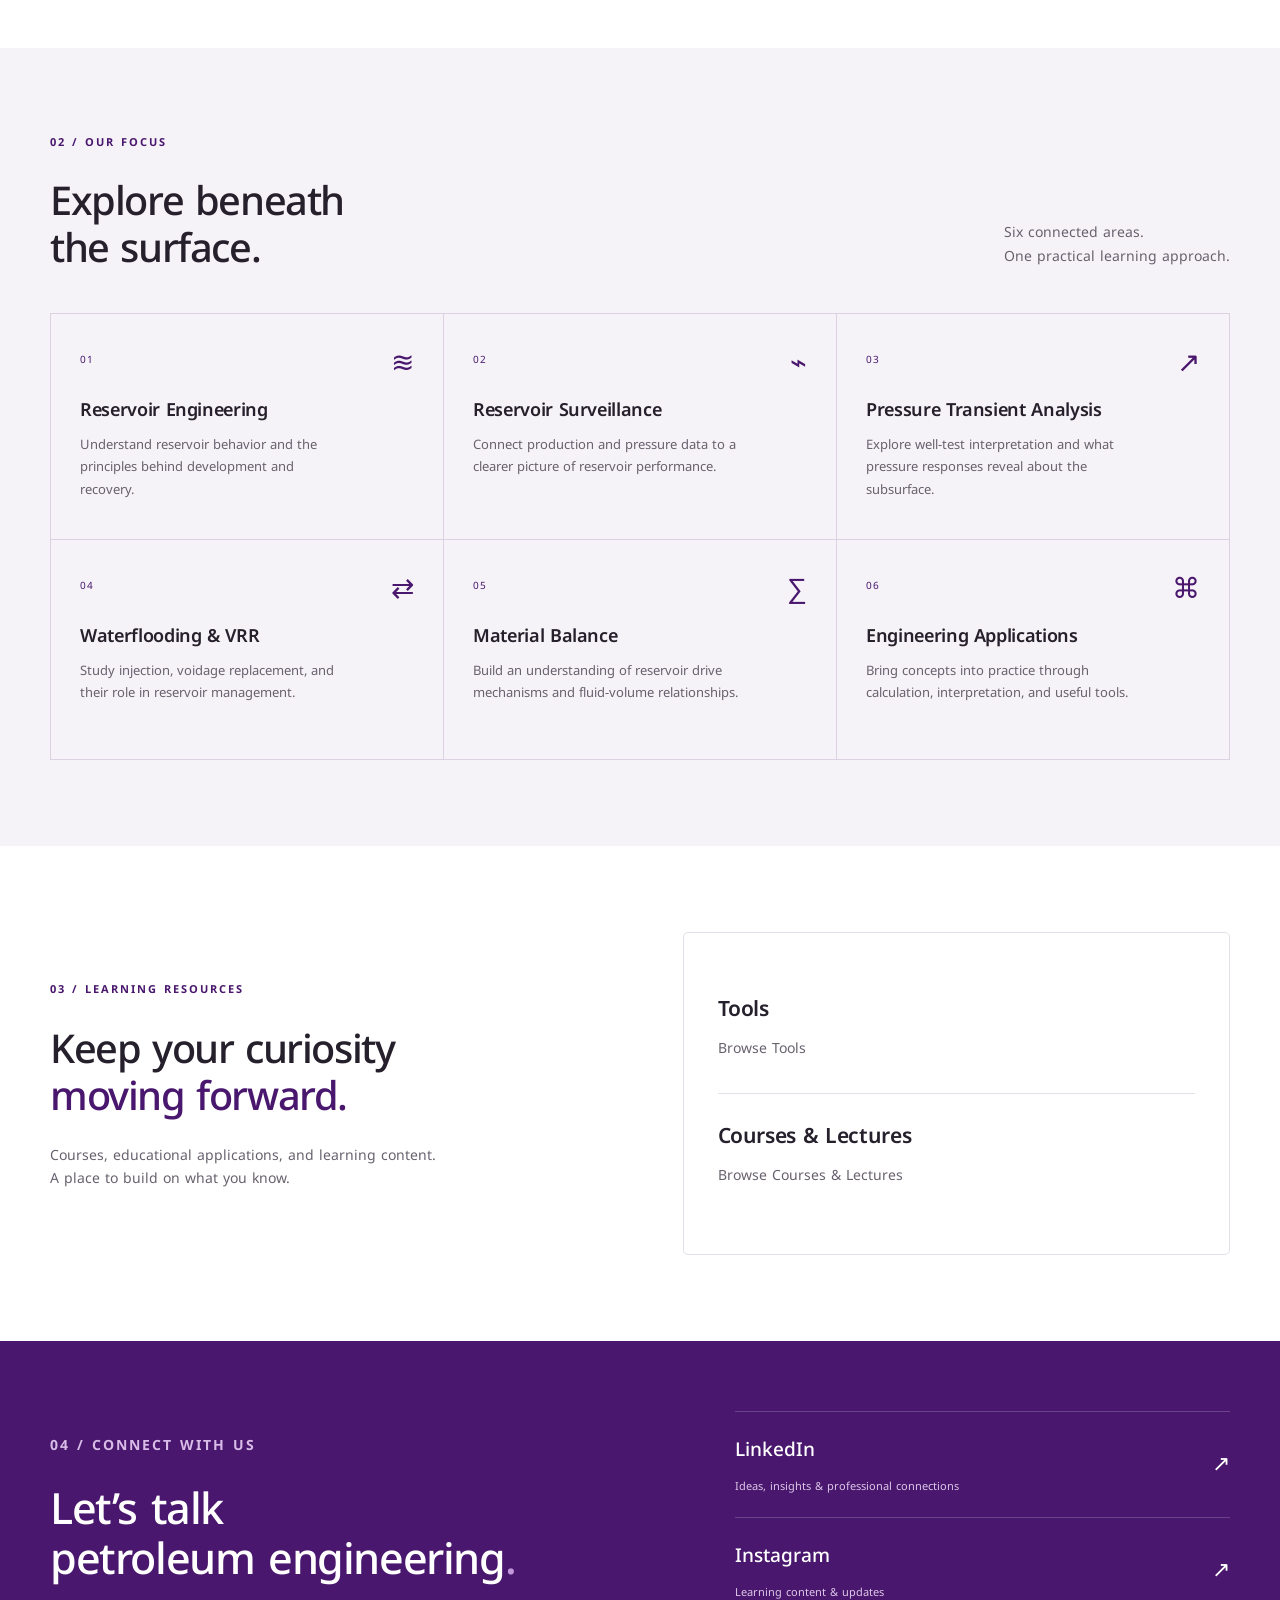
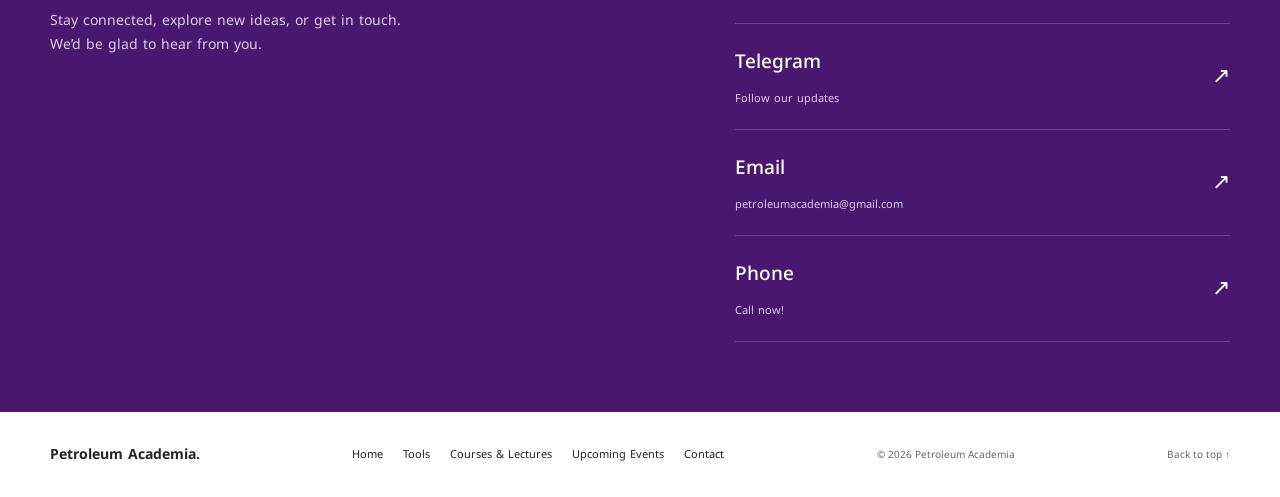
==== commit 3d1cb7ac: "Add configurable founder profile after Home About section" ====
--- a/index.html
+++ b/index.html
@@ -24,6 +24,8 @@
   <script src="/shared.js" defer></script>
   <script src="/script.js" defer></script>
   <script src="/language.js" defer></script>
+  <script src="/featured.js" defer></script>
+  <script src="/founder.js" defer></script>
 </head>
 <body id="top">
   <a class="skip-link" href="#main">Skip to content</a>
@@ -51,8 +53,10 @@
         <div class="art-bottom"><span><span class="status-dot"></span> A DEEPER UNDERSTANDING</span><span>01 / RESERVOIR</span></div>
       </div>
     </section>
+    <section class="container featured-resource" id="featured-resource" aria-labelledby="featured-title" hidden></section>
     <div class="topic-strip"><div class="container"><span>LEARN THE PRINCIPLES.</span><span>UNDERSTAND THE DATA.</span><span>APPLY THE ENGINEERING.</span></div></div>
     <section class="container about section" id="about" aria-labelledby="about-title"><div><p class="eyebrow">01 / ABOUT US</p><h2 id="about-title">Engineering knowledge.<br><em>Practical perspective.</em></h2></div><div class="about-copy"><p class="lead">Petroleum Academia is a learning platform for people who want to understand petroleum engineering beyond the equations.</p><p>We share educational resources, courses, and practical tools with a focus on reservoir engineering. Our approach brings concepts, data interpretation, and engineering applications together to make technical learning clear and useful.</p><a class="text-link" href="#focus">Discover our focus areas <span aria-hidden="true">↘</span></a></div></section>
+    <section class="container founder-section" id="founder-profile" aria-labelledby="founder-name" hidden></section>
     <section class="focus-section" id="focus" aria-labelledby="focus-title"><div class="container section"><div class="section-heading"><div><p class="eyebrow">02 / OUR FOCUS</p><h2 id="focus-title">Explore beneath<br>the surface.</h2></div><p>Six connected areas.<br>One practical learning approach.</p></div><div class="focus-grid">
       <article><span class="area-number">01</span><h3>Reservoir Engineering</h3><p>Understand reservoir behavior and the principles behind development and recovery.</p><span class="area-symbol" aria-hidden="true">≋</span></article>
       <article><span class="area-number">02</span><h3>Reservoir Surveillance</h3><p>Connect production and pressure data to a clearer picture of reservoir performance.</p><span class="area-symbol" aria-hidden="true">⌁</span></article>
--- a/styles.css
+++ b/styles.css
@@ -5,3 +5,6 @@
 body{font-family:"Noto Kufi Arabic",Arial,sans-serif}nav{gap:24px}nav [aria-current="page"]{color:var(--purple);font-weight:700;text-decoration:underline;text-underline-offset:8px}.footer-links{display:flex;gap:20px;font-size:11px}.catalog-main{min-height:calc(100vh - 220px)}.catalog-intro{padding-block:75px 45px}.catalog-intro h1{font-size:clamp(36px,4vw,58px);line-height:1.4;letter-spacing:-1px}.catalog-intro .lead{max-width:640px;font-size:17px;color:var(--muted)}.catalog-content{padding-bottom:85px}.catalog-state{border:1px solid var(--line);background:var(--soft);padding:45px;border-radius:6px}.catalog-state h2{font-size:24px;line-height:1.7;letter-spacing:0}.catalog-state p{color:var(--muted);font-size:14px}.catalog-grid{display:grid;grid-template-columns:repeat(2,minmax(0,1fr));gap:24px}.catalog-card{border:1px solid var(--line);border-radius:6px;padding:30px;display:flex;flex-direction:column;align-items:start;overflow-wrap:anywhere}.catalog-card h2{font-size:23px;line-height:1.7;letter-spacing:0;margin:15px 0}.catalog-card p{font-size:14px;color:var(--muted);margin:0 0 22px}.catalog-card .button{margin-top:auto}.course-status{background:var(--soft);color:var(--purple);padding:7px 12px;border-radius:30px;font-size:11px}.course-fields{width:100%;font-size:13px;margin:0 0 26px}.course-fields>div{display:grid;grid-template-columns:110px 1fr;gap:15px;padding:10px 0;border-bottom:1px solid var(--line)}.course-fields dt{color:var(--muted)}.course-fields dd{margin:0}html[lang="ar"] p{line-height:2}.brand{line-height:1.7}html[lang="ar"] .brand{font-size:13px}html[lang="ar"] .brand strong{font-size:16px}@media(max-width:1000px){nav{gap:14px;font-size:12px}}@media(max-width:700px){nav{justify-content:start;gap:8px 18px}nav a{min-height:44px}.language-toggle{margin-inline-start:auto}.catalog-intro{padding-block:45px 25px}.catalog-intro .lead{font-size:14px}.catalog-grid{grid-template-columns:1fr}.catalog-state{padding:26px}.catalog-state h2{font-size:20px}.catalog-content{padding-bottom:55px}.catalog-card{padding:24px}.footer-links{flex-wrap:wrap;gap:10px 18px;width:100%;order:2}html[lang="ar"] .contact-section h2{font-size:27px}html[lang="ar"] h1{font-size:32px}}
 /* Upcoming events and contact share the same restrained card system. */
 .event-timezone{display:block;color:var(--muted);font-size:11px;margin-block:8px 20px}.event-card time{font-size:14px;line-height:1.8}.countdown{display:grid;grid-template-columns:repeat(4,minmax(0,1fr));gap:10px;width:100%;margin-top:15px;direction:ltr}.countdown>div{text-align:center;background:var(--soft);border:1px solid var(--line);border-radius:5px;padding:15px 4px}.countdown strong{display:block;font-size:27px;color:var(--purple);font-variant-numeric:tabular-nums}.countdown span{font-size:10px;color:var(--muted)}.event-status{font-weight:700;color:var(--purple)!important;margin-top:15px!important}.past-heading{margin-block:50px 20px;font-size:26px}.past-events{display:grid;gap:12px}.ended-card{border-bottom:1px solid var(--line);padding-block:15px}.ended-card h2{font-size:19px;letter-spacing:0}.ended-card p{font-size:13px;margin-block:6px}.ended-card .event-timezone{margin-block:4px}.event-warning{font-size:13px;color:var(--muted)}.contact-layout{display:grid;grid-template-columns:1fr 1.3fr;gap:40px;align-items:start}.contact-form{border:1px solid var(--line);padding:32px;border-radius:6px}.contact-form>p{font-size:12px;color:var(--muted)}.contact-form fieldset{border:0;padding:0;margin:0;min-width:0}.contact-form label{display:block;font-size:13px;font-weight:600;margin-block:20px 8px}.contact-form input,.contact-form select,.contact-form textarea{display:block;width:100%;border:1px solid #b5a9bc;border-radius:4px;background:white;color:var(--ink);font:inherit;font-size:14px;padding:12px;min-height:44px}.contact-form textarea{resize:vertical}.contact-form small{font-size:10px;color:var(--muted)}.contact-form :is(input,select,textarea,button):focus-visible{outline:3px solid #9861b8;outline-offset:3px}.contact-form fieldset:disabled{opacity:.55}.contact-form .button{border:0;cursor:pointer;font-family:inherit;margin-top:15px;min-height:44px}.privacy-note{font-size:11px;color:var(--muted);margin-top:24px}.email-alternative{display:flex;flex-wrap:wrap;overflow-wrap:anywhere;gap:8px;margin-top:25px}#form-status{font-size:13px;line-height:1.8}.honeypot,.sr-only{position:absolute;width:1px;height:1px;overflow:hidden;clip-path:inset(50%);white-space:nowrap}.footer-links{flex-wrap:wrap}.header-inner{gap:20px}nav{flex-wrap:wrap;gap:12px 18px;font-size:12px}html[lang="ar"] nav{font-size:11px}@media(max-width:1000px){.header-inner{flex-wrap:wrap;padding-block:18px}nav{width:100%;justify-content:space-between}}@media(max-width:700px){.contact-layout{grid-template-columns:1fr;gap:25px}.contact-form{padding:22px}.countdown{gap:6px}.countdown strong{font-size:23px}.countdown span{font-size:9px}nav{justify-content:start}.event-card{padding:22px}.event-card h2{font-size:21px}}
+.featured-resource{padding-bottom:55px}.featured-card{display:flex;align-items:center;justify-content:space-between;gap:40px;border:1px solid var(--line);border-inline-start:4px solid var(--purple);border-radius:6px;padding:34px 38px;background:var(--soft)}.featured-copy{min-width:0;max-width:760px;overflow-wrap:anywhere}.featured-card .eyebrow{margin-bottom:14px}.featured-card h2{font-size:28px;line-height:1.5;letter-spacing:-.5px}.featured-description{font-size:14px;color:var(--muted);margin:12px 0 0}.featured-card .button{flex-shrink:0;max-width:100%;white-space:normal;overflow-wrap:anywhere}@media(max-width:700px){.featured-resource{padding-bottom:35px}.featured-card{flex-direction:column;align-items:stretch;gap:24px;padding:25px 23px}.featured-card h2{font-size:23px}.featured-card .button{align-self:flex-start;font-size:12px;min-height:44px}}
+.catalog-card .tool-category{color:var(--purple);font-size:12px;font-weight:600;line-height:1.7;margin:0 0 14px}.tool-labels{display:flex;flex-wrap:wrap;gap:8px;list-style:none;padding:0;margin:0 0 24px;max-width:100%}.tool-label{border:1px solid var(--line);border-radius:20px;background:var(--soft);color:var(--purple);font-size:11px;line-height:1.6;padding:6px 11px;max-width:100%;overflow-wrap:anywhere}
+.founder-section{padding-bottom:70px}.founder-card{border:1px solid var(--line);border-radius:6px;padding:34px 38px;background:#fff}.founder-card.has-portrait{display:grid;grid-template-columns:200px minmax(0,1fr);align-items:center;gap:38px}.founder-copy{min-width:0;overflow-wrap:anywhere}.founder-copy .eyebrow{margin-bottom:16px}.founder-copy h2{font-size:29px;line-height:1.5;letter-spacing:-.5px}.founder-role{font-size:14px;color:var(--purple);font-weight:600;margin:10px 0 16px}.founder-bio{font-size:15px;color:var(--muted);max-width:850px;line-height:1.9;margin:0}.founder-copy .button{margin-top:24px;min-height:44px}.founder-photo{display:block;width:200px;height:240px;max-width:100%;object-fit:cover;border-radius:5px;background:var(--soft)}@media(max-width:700px){.founder-section{padding-bottom:45px}.founder-card{padding:25px 23px}.founder-card.has-portrait{grid-template-columns:minmax(0,1fr);gap:25px}.founder-photo{width:160px;height:192px}.founder-copy h2{font-size:24px}.founder-role{font-size:13px}.founder-bio{font-size:14px}}
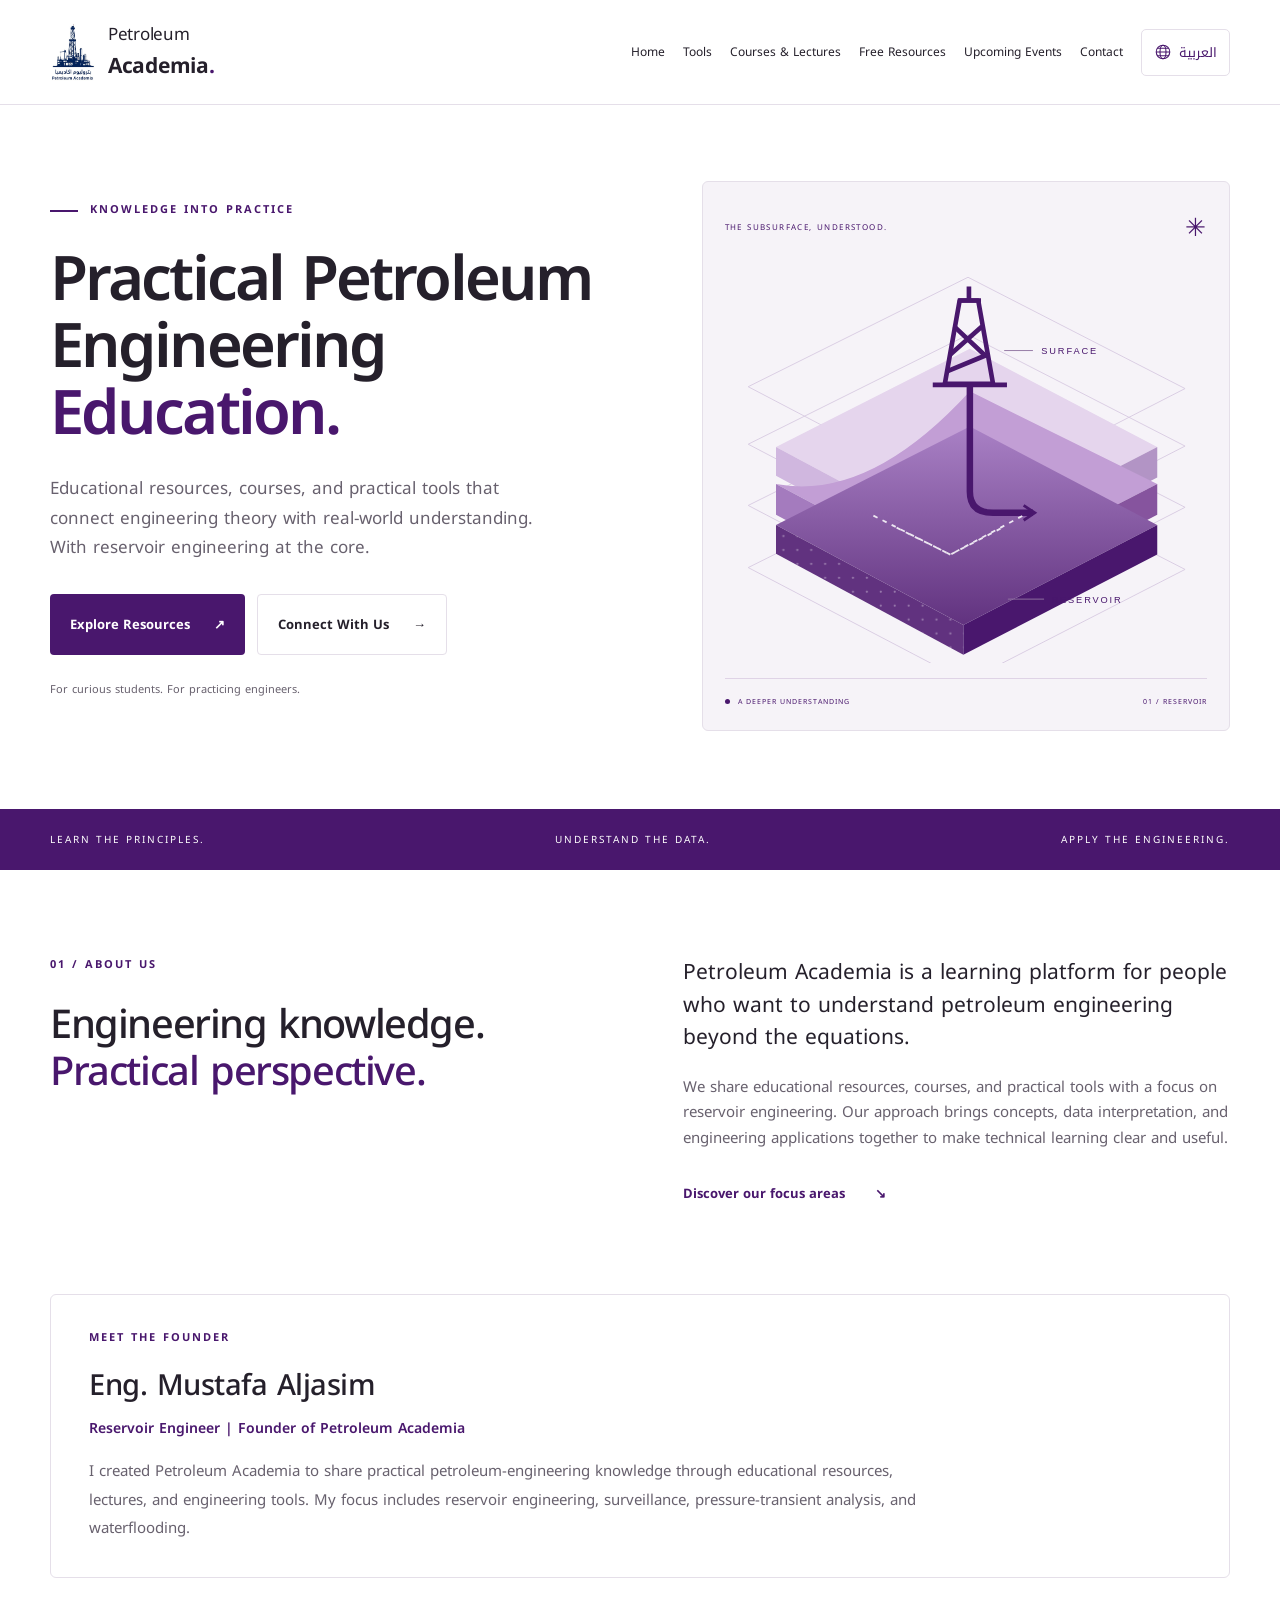
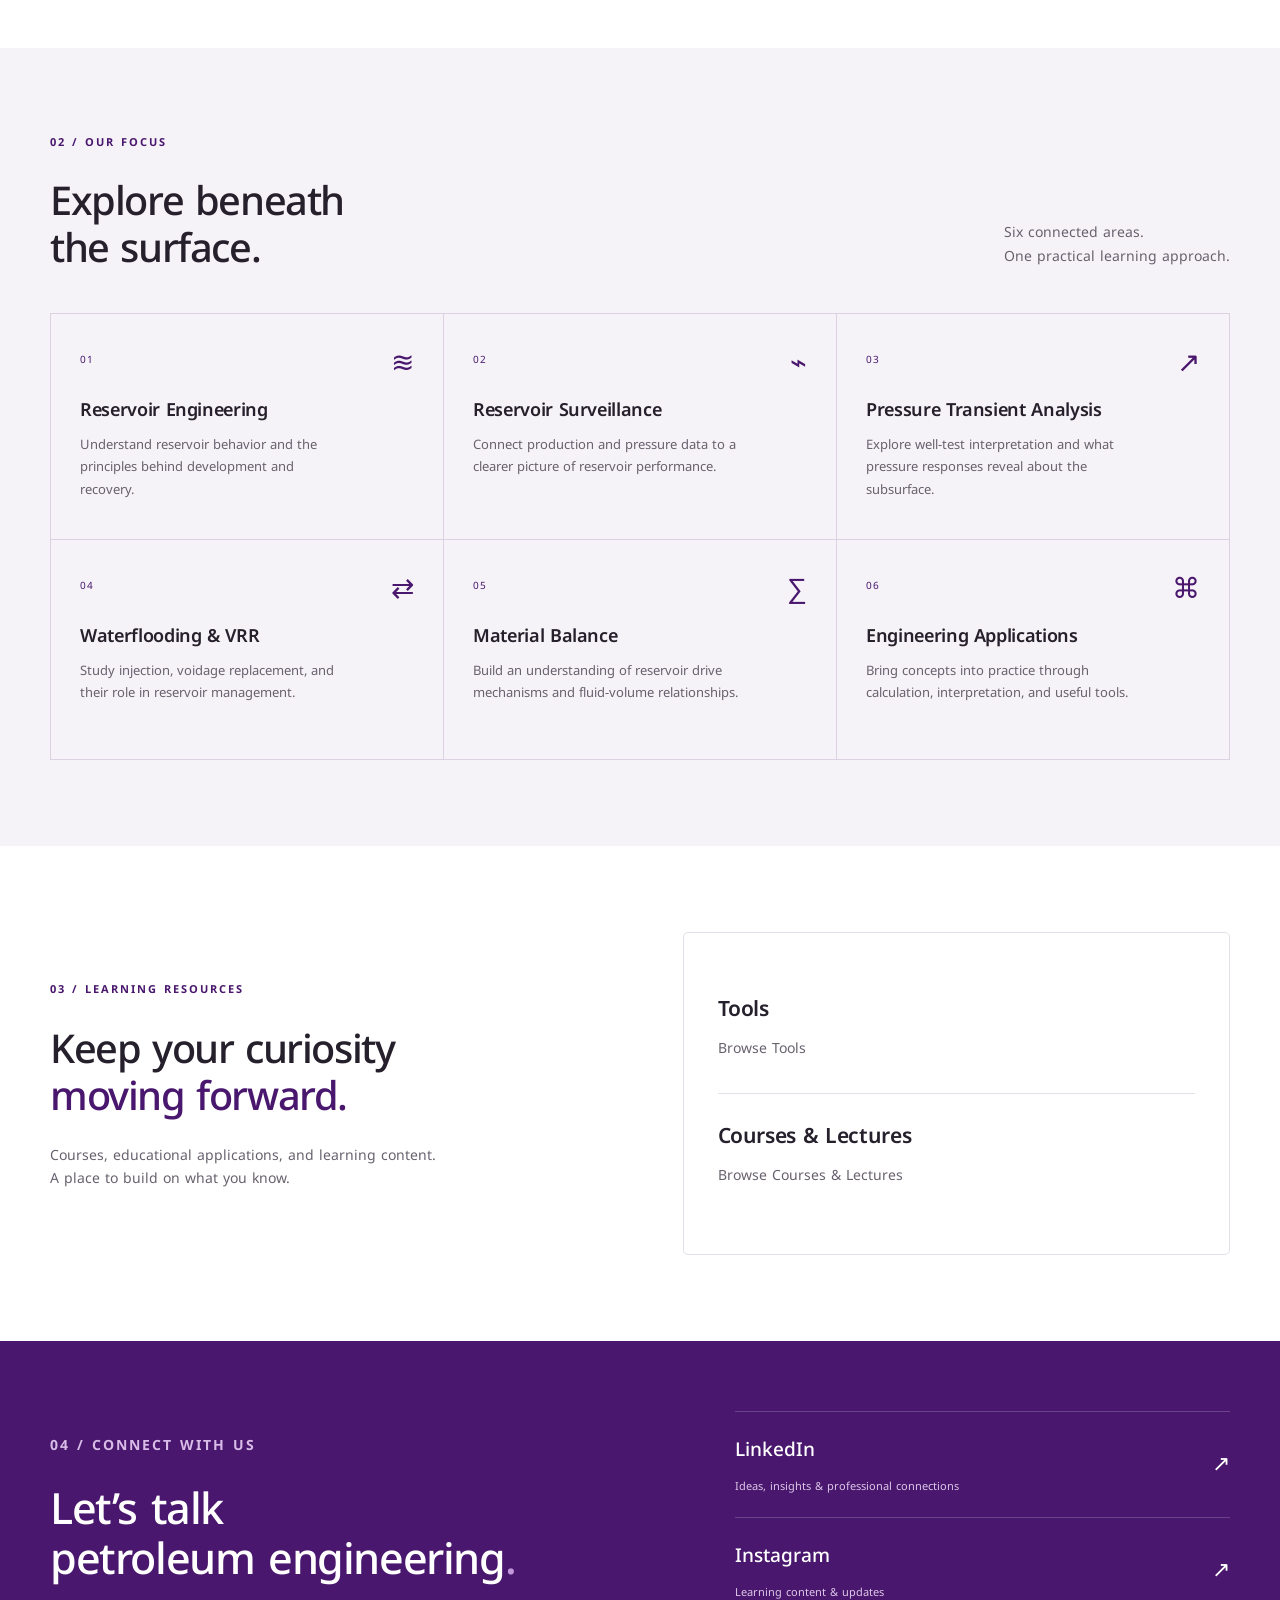
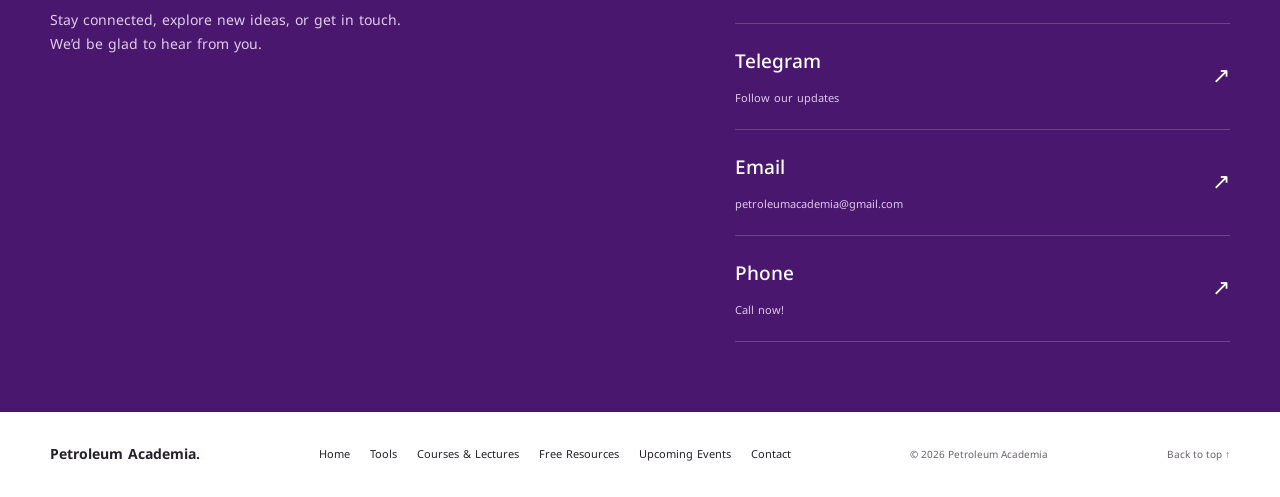
==== commit 82faf82a: "Add Free Resources page with safe local and external file links" ====
--- a/index.html
+++ b/index.html
@@ -32,7 +32,7 @@
   <header class="site-header">
     <div class="container header-inner">
       <a class="brand" href="/" aria-label="Petroleum Academia home"><img src="/assets/logo.png" width="532" height="692" alt="Petroleum Academia"><span>Petroleum<br><strong>Academia<span class="brand-dot">.</span></strong></span></a>
-      <nav aria-label="Main navigation"><a href="/">Home</a><a href="/tools/">Tools</a><a href="/courses/">Courses &amp; Lectures</a><a href="/upcoming/">Upcoming Events</a><a href="/contact/">Contact</a><button class="language-toggle" id="language-toggle" type="button" aria-label="Switch to Arabic" hidden><svg viewBox="0 0 24 24" width="18" height="18" fill="none" stroke="currentColor" stroke-width="1.5" aria-hidden="true"><circle cx="12" cy="12" r="9"/><ellipse cx="12" cy="12" rx="4" ry="9"/><path d="M3 12h18M5 7h14M5 17h14"/></svg><span lang="ar" dir="rtl">العربية</span></button></nav>
+      <nav aria-label="Main navigation"><a href="/">Home</a><a href="/tools/">Tools</a><a href="/courses/">Courses &amp; Lectures</a><a href="/resources/">Free Resources</a><a href="/upcoming/">Upcoming Events</a><a href="/contact/">Contact</a><button class="language-toggle" id="language-toggle" type="button" aria-label="Switch to Arabic" hidden><svg viewBox="0 0 24 24" width="18" height="18" fill="none" stroke="currentColor" stroke-width="1.5" aria-hidden="true"><circle cx="12" cy="12" r="9"/><ellipse cx="12" cy="12" rx="4" ry="9"/><path d="M3 12h18M5 7h14M5 17h14"/></svg><span lang="ar" dir="rtl">العربية</span></button></nav>
     </div>
   </header>
   <main id="main">
--- a/styles.css
+++ b/styles.css
@@ -8,3 +8,5 @@
 .featured-resource{padding-bottom:55px}.featured-card{display:flex;align-items:center;justify-content:space-between;gap:40px;border:1px solid var(--line);border-inline-start:4px solid var(--purple);border-radius:6px;padding:34px 38px;background:var(--soft)}.featured-copy{min-width:0;max-width:760px;overflow-wrap:anywhere}.featured-card .eyebrow{margin-bottom:14px}.featured-card h2{font-size:28px;line-height:1.5;letter-spacing:-.5px}.featured-description{font-size:14px;color:var(--muted);margin:12px 0 0}.featured-card .button{flex-shrink:0;max-width:100%;white-space:normal;overflow-wrap:anywhere}@media(max-width:700px){.featured-resource{padding-bottom:35px}.featured-card{flex-direction:column;align-items:stretch;gap:24px;padding:25px 23px}.featured-card h2{font-size:23px}.featured-card .button{align-self:flex-start;font-size:12px;min-height:44px}}
 .catalog-card .tool-category{color:var(--purple);font-size:12px;font-weight:600;line-height:1.7;margin:0 0 14px}.tool-labels{display:flex;flex-wrap:wrap;gap:8px;list-style:none;padding:0;margin:0 0 24px;max-width:100%}.tool-label{border:1px solid var(--line);border-radius:20px;background:var(--soft);color:var(--purple);font-size:11px;line-height:1.6;padding:6px 11px;max-width:100%;overflow-wrap:anywhere}
 .founder-section{padding-bottom:70px}.founder-card{border:1px solid var(--line);border-radius:6px;padding:34px 38px;background:#fff}.founder-card.has-portrait{display:grid;grid-template-columns:200px minmax(0,1fr);align-items:center;gap:38px}.founder-copy{min-width:0;overflow-wrap:anywhere}.founder-copy .eyebrow{margin-bottom:16px}.founder-copy h2{font-size:29px;line-height:1.5;letter-spacing:-.5px}.founder-role{font-size:14px;color:var(--purple);font-weight:600;margin:10px 0 16px}.founder-bio{font-size:15px;color:var(--muted);max-width:850px;line-height:1.9;margin:0}.founder-copy .button{margin-top:24px;min-height:44px}.founder-photo{display:block;width:200px;height:240px;max-width:100%;object-fit:cover;border-radius:5px;background:var(--soft)}@media(max-width:700px){.founder-section{padding-bottom:45px}.founder-card{padding:25px 23px}.founder-card.has-portrait{grid-template-columns:minmax(0,1fr);gap:25px}.founder-photo{width:160px;height:192px}.founder-copy h2{font-size:24px}.founder-role{font-size:13px}.founder-bio{font-size:14px}}
+.event-card .event-calendar{margin-top:14px;min-height:44px;background:#fff;color:var(--purple);font-family:inherit;cursor:pointer;max-width:100%;overflow-wrap:anywhere}.event-calendar:focus-visible{outline:3px solid #9861b8;outline-offset:5px}.event-card .event-registration{margin-top:20px;max-width:100%;overflow-wrap:anywhere}
+.catalog-card .resource-category{color:var(--purple);font-size:12px;font-weight:600;margin:0 0 14px}.resource-format{font-size:11px;line-height:1.6;padding:6px 11px;background:var(--soft);border:1px solid var(--line);border-radius:20px;color:var(--purple);margin-bottom:24px;max-width:100%;overflow-wrap:anywhere}.resource-card .button{max-width:100%;overflow-wrap:anywhere}@media(min-width:701px) and (max-width:1200px){.header-inner{flex-wrap:wrap;padding-block:18px}nav{width:100%;justify-content:space-between}}@media(max-width:700px){nav{gap:6px 14px;font-size:11px}.footer-links{gap:10px 14px}}
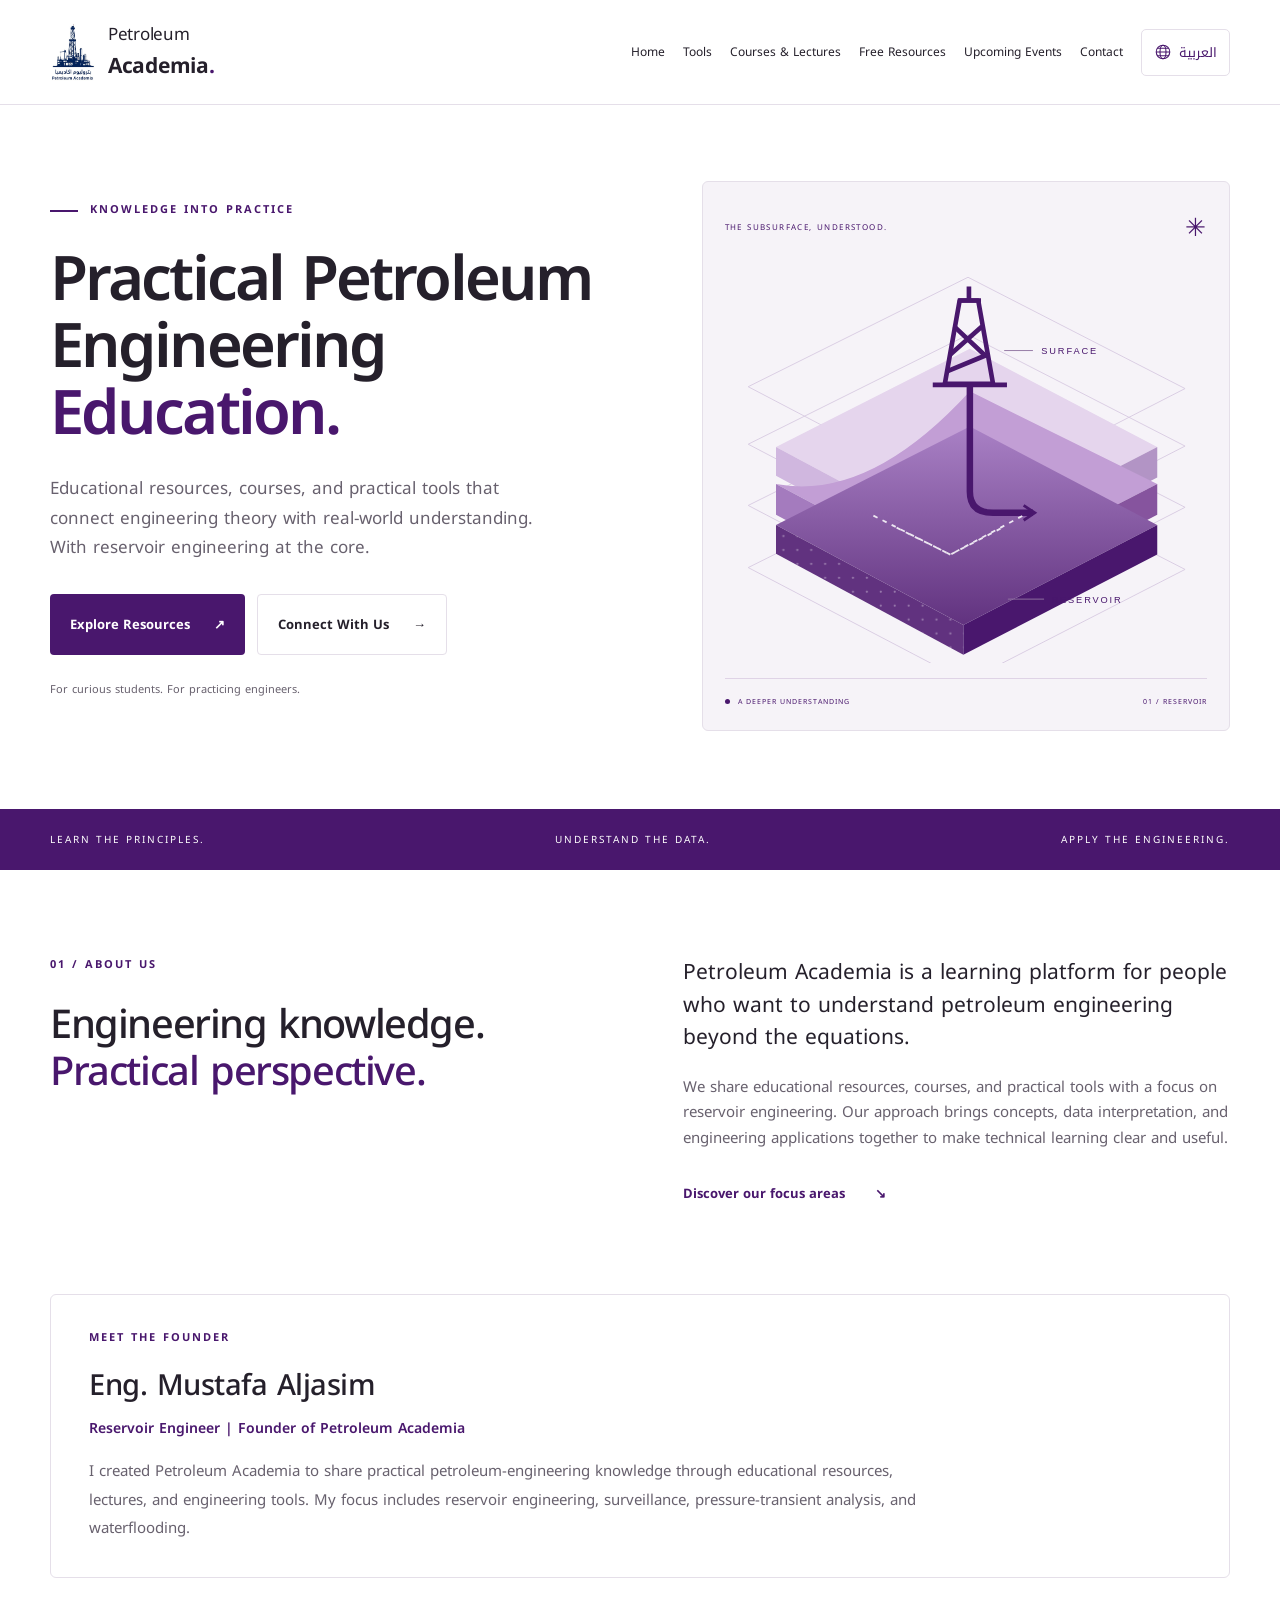
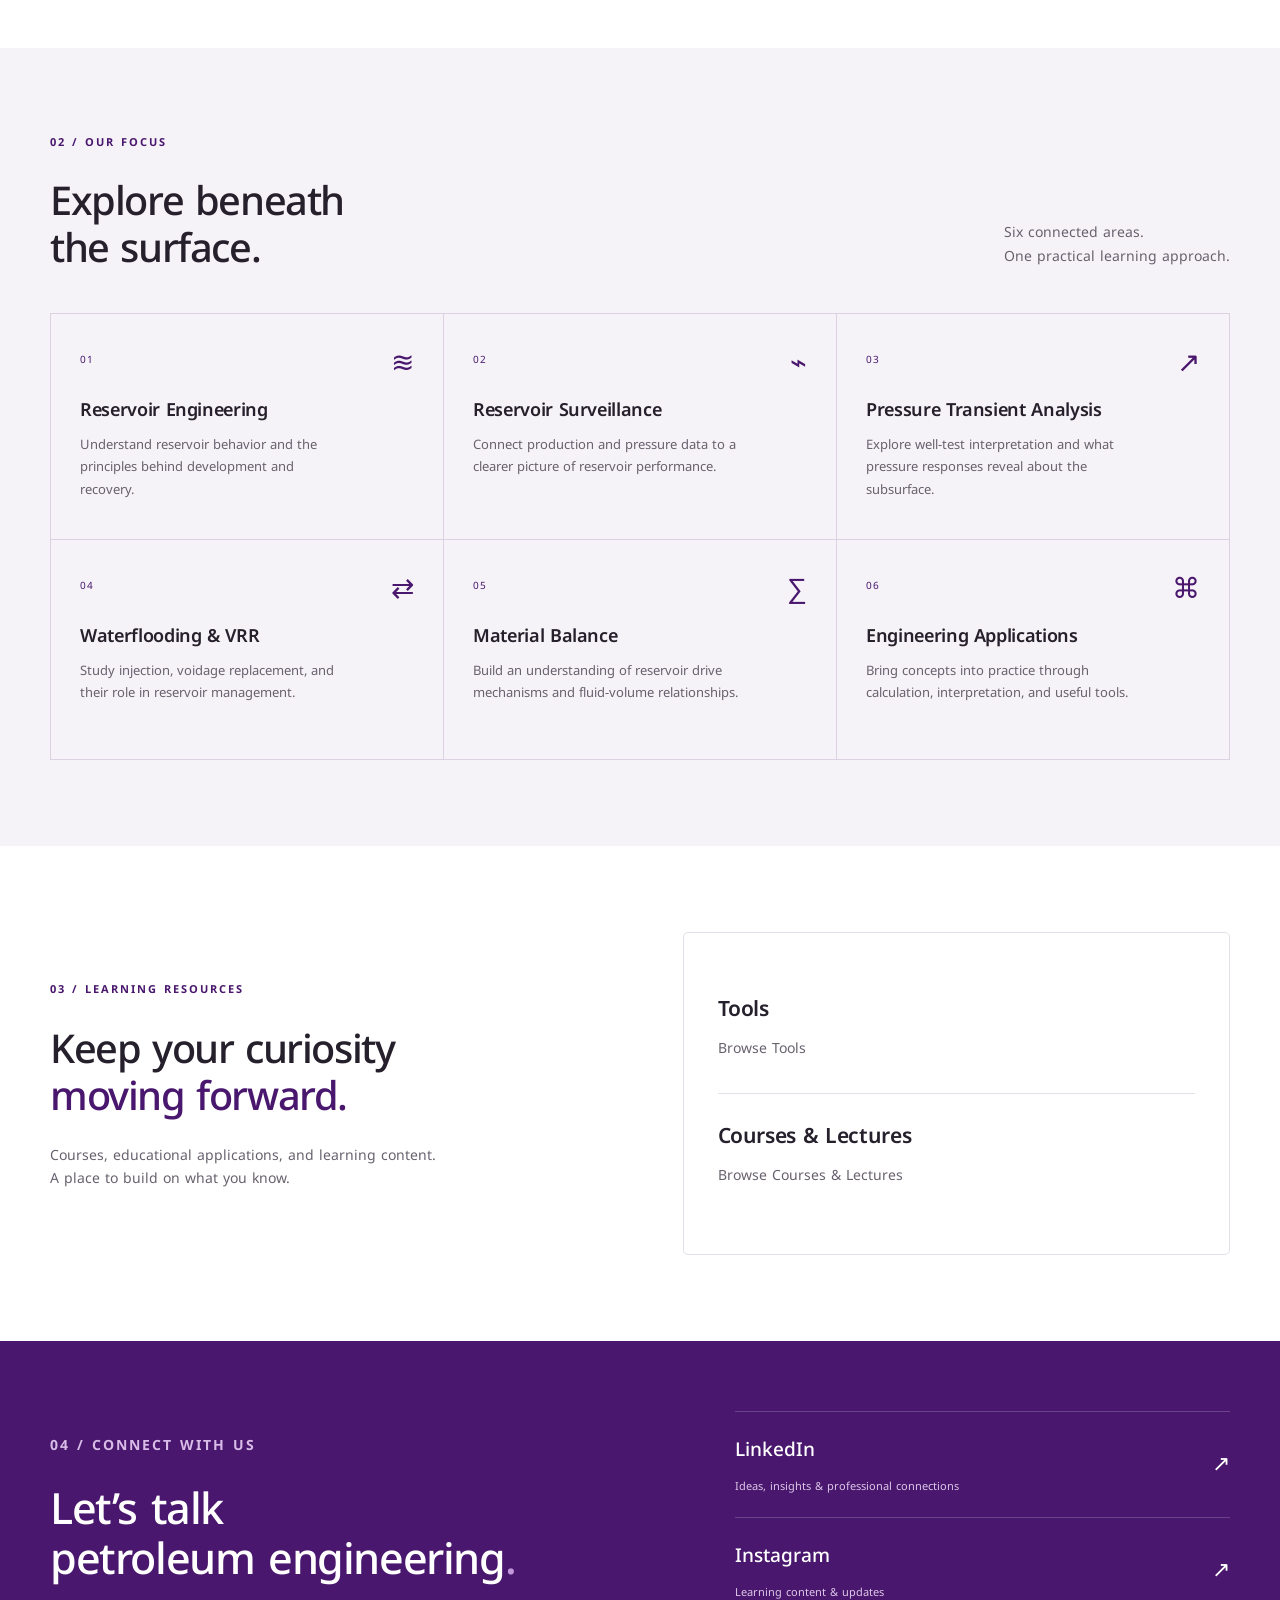
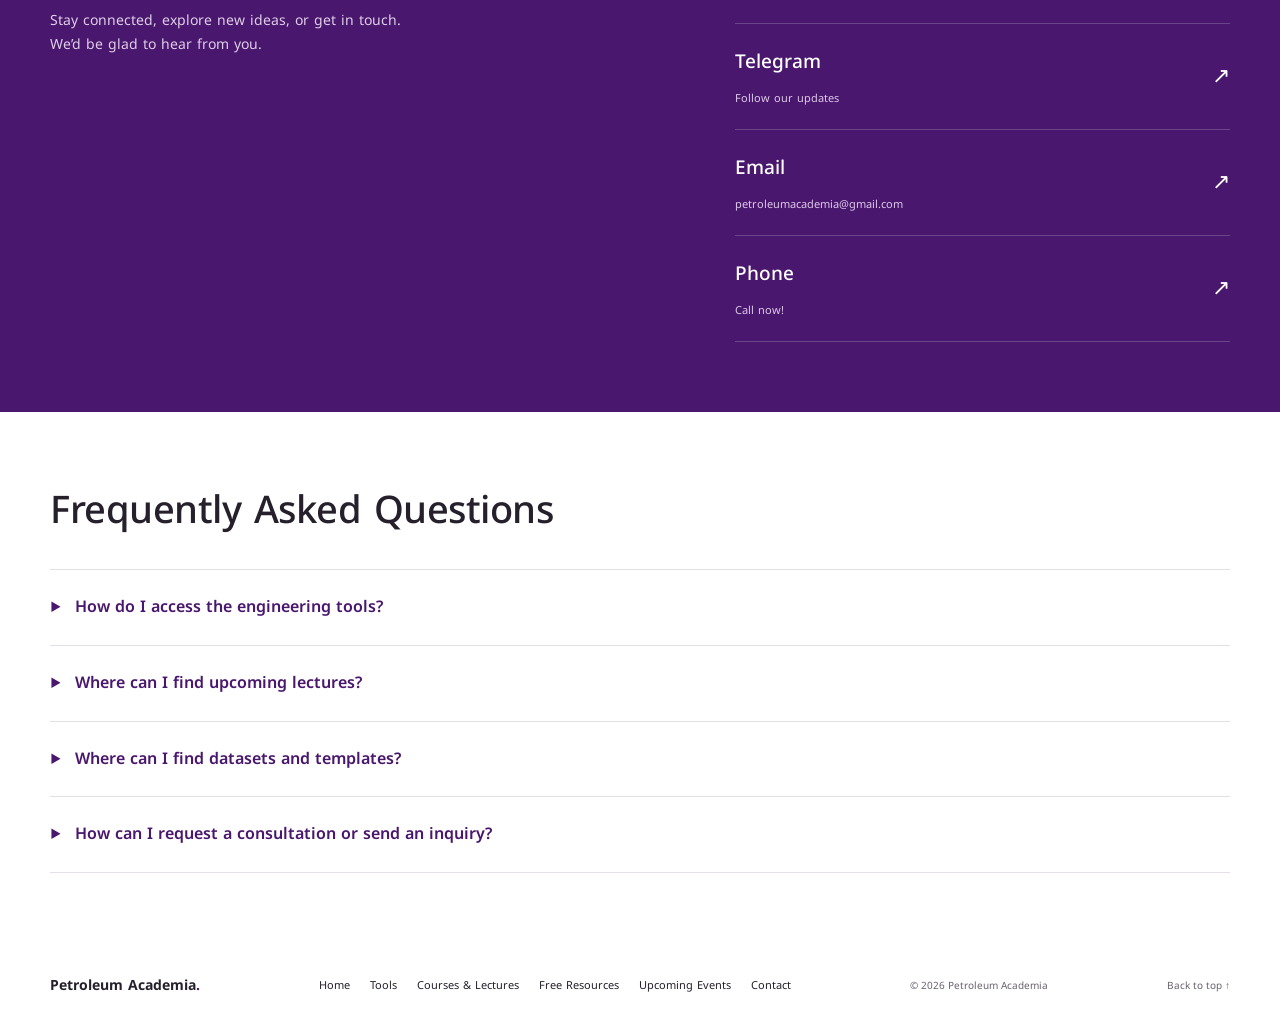
==== commit ef66ec4b: "Add accessible JSON-managed Home FAQ" ====
--- a/index.html
+++ b/index.html
@@ -26,6 +26,7 @@
   <script src="/language.js" defer></script>
   <script src="/featured.js" defer></script>
   <script src="/founder.js" defer></script>
+  <script src="/faq.js" defer></script>
 </head>
 <body id="top">
   <a class="skip-link" href="#main">Skip to content</a>
@@ -67,6 +68,7 @@
     </div></div></section>
     <section class="container section resources" id="resources" aria-labelledby="resources-title"><div><p class="eyebrow">03 / LEARNING RESOURCES</p><h2 id="resources-title">Keep your curiosity<br><em>moving forward.</em></h2><p>Courses, educational applications, and learning content.<br>A place to build on what you know.</p></div><div class="resource-panel"><a class="resource-link" href="/tools/"><h3>Tools</h3><p>Browse Tools</p></a><a class="resource-link" href="/courses/"><h3>Courses &amp; Lectures</h3><p>Browse Courses &amp; Lectures</p></a></div></section>
     <section class="contact-section" id="contact" aria-labelledby="contact-title"><div class="container contact-inner"><div><p class="eyebrow">04 / CONNECT WITH US</p><h2 id="contact-title">Let’s talk<br>petroleum engineering<span>.</span></h2><p>Stay connected, explore new ideas, or get in touch.<br>We’d be glad to hear from you.</p></div><div id="contact-links" class="contact-links" aria-label="Contact channels"></div></div></section>
+    <section class="container faq-section" id="faq-section" aria-labelledby="faq-title" hidden></section>
   </main>
   <footer class="container"><a class="footer-brand" href="/">Petroleum Academia<span>.</span></a><p>Practical knowledge. Lasting understanding.</p><small>© <span id="year">2026</span> Petroleum Academia</small><a class="back-top" href="#top">Back to top ↑</a></footer>
 </body>
--- a/styles.css
+++ b/styles.css
@@ -10,3 +10,4 @@
 .founder-section{padding-bottom:70px}.founder-card{border:1px solid var(--line);border-radius:6px;padding:34px 38px;background:#fff}.founder-card.has-portrait{display:grid;grid-template-columns:200px minmax(0,1fr);align-items:center;gap:38px}.founder-copy{min-width:0;overflow-wrap:anywhere}.founder-copy .eyebrow{margin-bottom:16px}.founder-copy h2{font-size:29px;line-height:1.5;letter-spacing:-.5px}.founder-role{font-size:14px;color:var(--purple);font-weight:600;margin:10px 0 16px}.founder-bio{font-size:15px;color:var(--muted);max-width:850px;line-height:1.9;margin:0}.founder-copy .button{margin-top:24px;min-height:44px}.founder-photo{display:block;width:200px;height:240px;max-width:100%;object-fit:cover;border-radius:5px;background:var(--soft)}@media(max-width:700px){.founder-section{padding-bottom:45px}.founder-card{padding:25px 23px}.founder-card.has-portrait{grid-template-columns:minmax(0,1fr);gap:25px}.founder-photo{width:160px;height:192px}.founder-copy h2{font-size:24px}.founder-role{font-size:13px}.founder-bio{font-size:14px}}
 .event-card .event-calendar{margin-top:14px;min-height:44px;background:#fff;color:var(--purple);font-family:inherit;cursor:pointer;max-width:100%;overflow-wrap:anywhere}.event-calendar:focus-visible{outline:3px solid #9861b8;outline-offset:5px}.event-card .event-registration{margin-top:20px;max-width:100%;overflow-wrap:anywhere}
 .catalog-card .resource-category{color:var(--purple);font-size:12px;font-weight:600;margin:0 0 14px}.resource-format{font-size:11px;line-height:1.6;padding:6px 11px;background:var(--soft);border:1px solid var(--line);border-radius:20px;color:var(--purple);margin-bottom:24px;max-width:100%;overflow-wrap:anywhere}.resource-card .button{max-width:100%;overflow-wrap:anywhere}@media(min-width:701px) and (max-width:1200px){.header-inner{flex-wrap:wrap;padding-block:18px}nav{width:100%;justify-content:space-between}}@media(max-width:700px){nav{gap:6px 14px;font-size:11px}.footer-links{gap:10px 14px}}
+.faq-section{padding-block:70px}.faq-section>h2{font-size:clamp(27px,3vw,38px);line-height:1.5;margin-bottom:30px;letter-spacing:-.5px}.faq-list{border-top:1px solid var(--line)}.faq-list details{border-bottom:1px solid var(--line)}.faq-list summary{cursor:pointer;list-style-position:outside;margin-inline-start:20px;padding:23px 16px 23px 5px;font-size:16px;font-weight:600;line-height:1.8;color:var(--purple);overflow-wrap:anywhere}.faq-list summary::marker{color:var(--purple)}.faq-list summary:hover{background:var(--soft)}.faq-list summary:focus-visible{outline:3px solid #9861b8;outline-offset:3px;border-radius:3px}.faq-list details>p{max-width:900px;padding:0 20px 24px;margin:0;font-size:15px;color:var(--muted);line-height:1.9;white-space:pre-line;overflow-wrap:anywhere}@media(max-width:700px){.faq-section{padding-block:45px}.faq-section>h2{font-size:27px;margin-bottom:22px}.faq-list summary{font-size:14px;padding-block:19px}.faq-list details>p{font-size:14px;padding-inline:12px}}
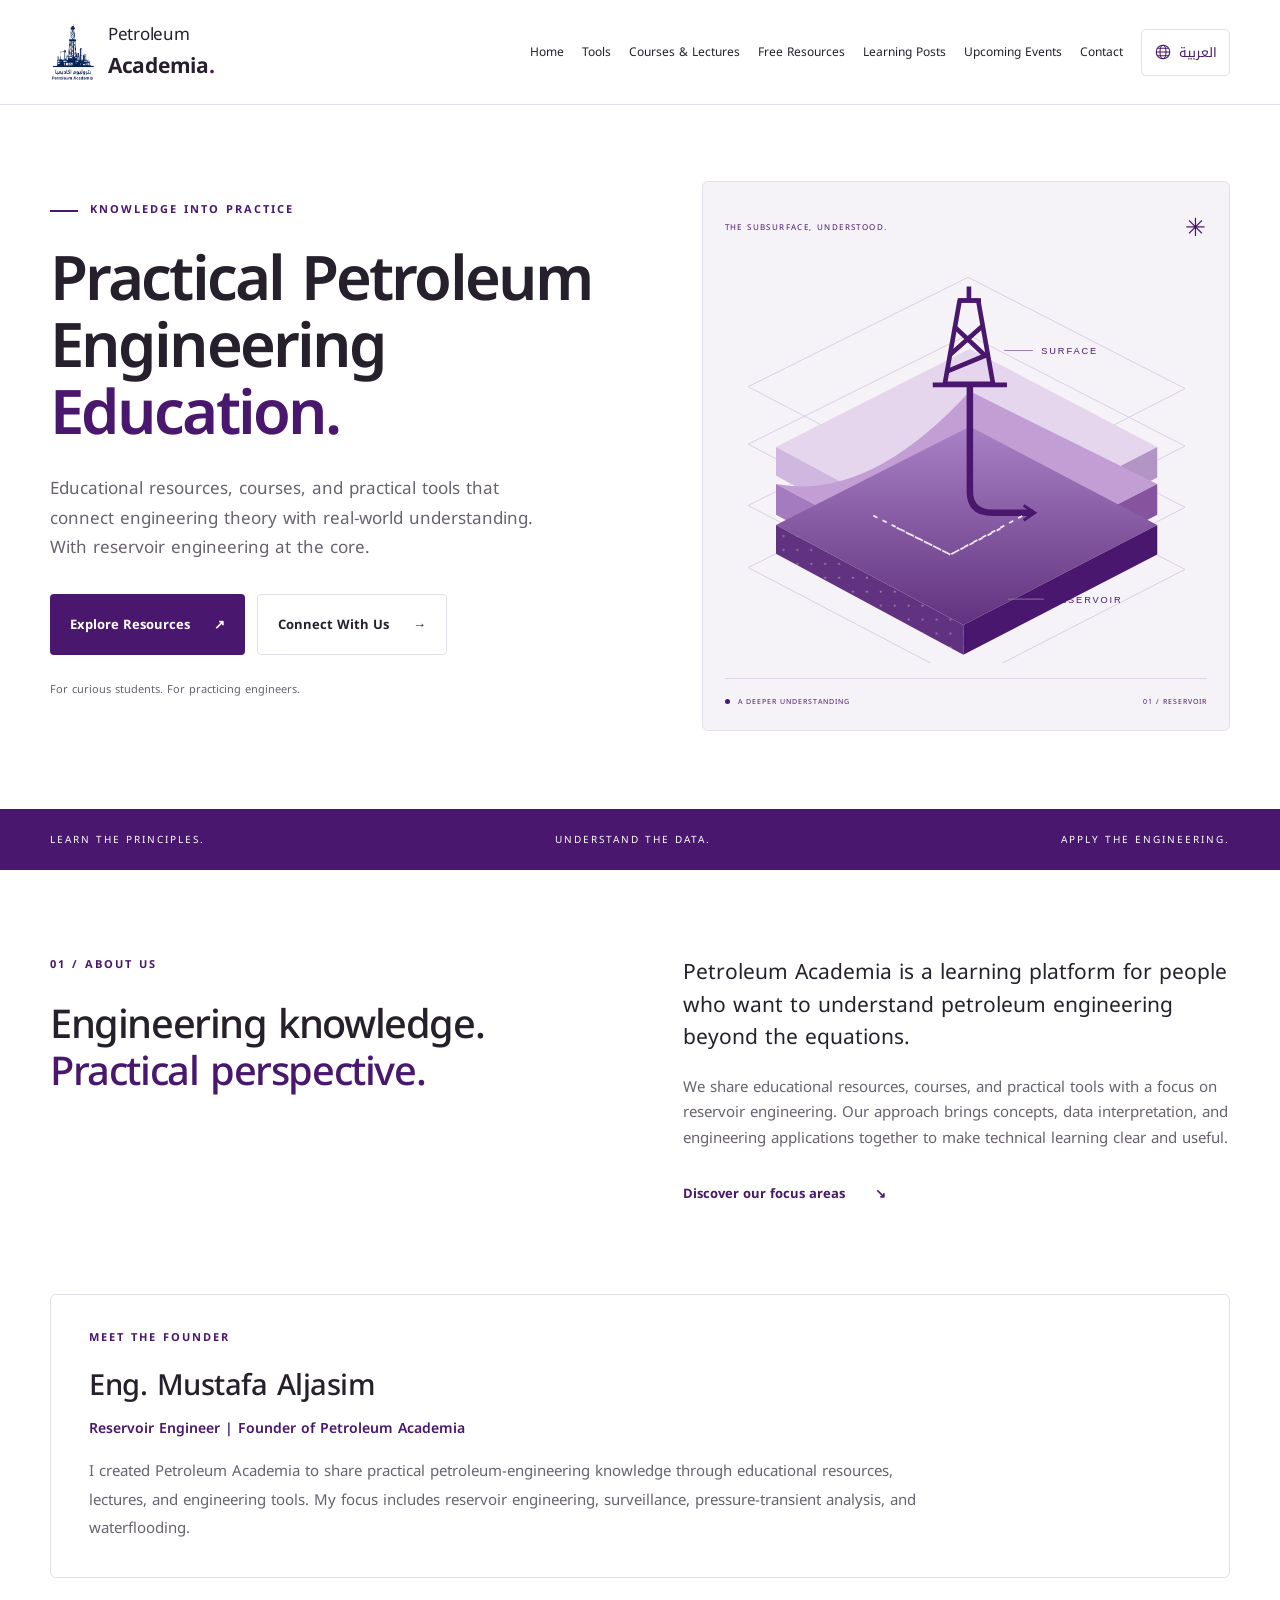
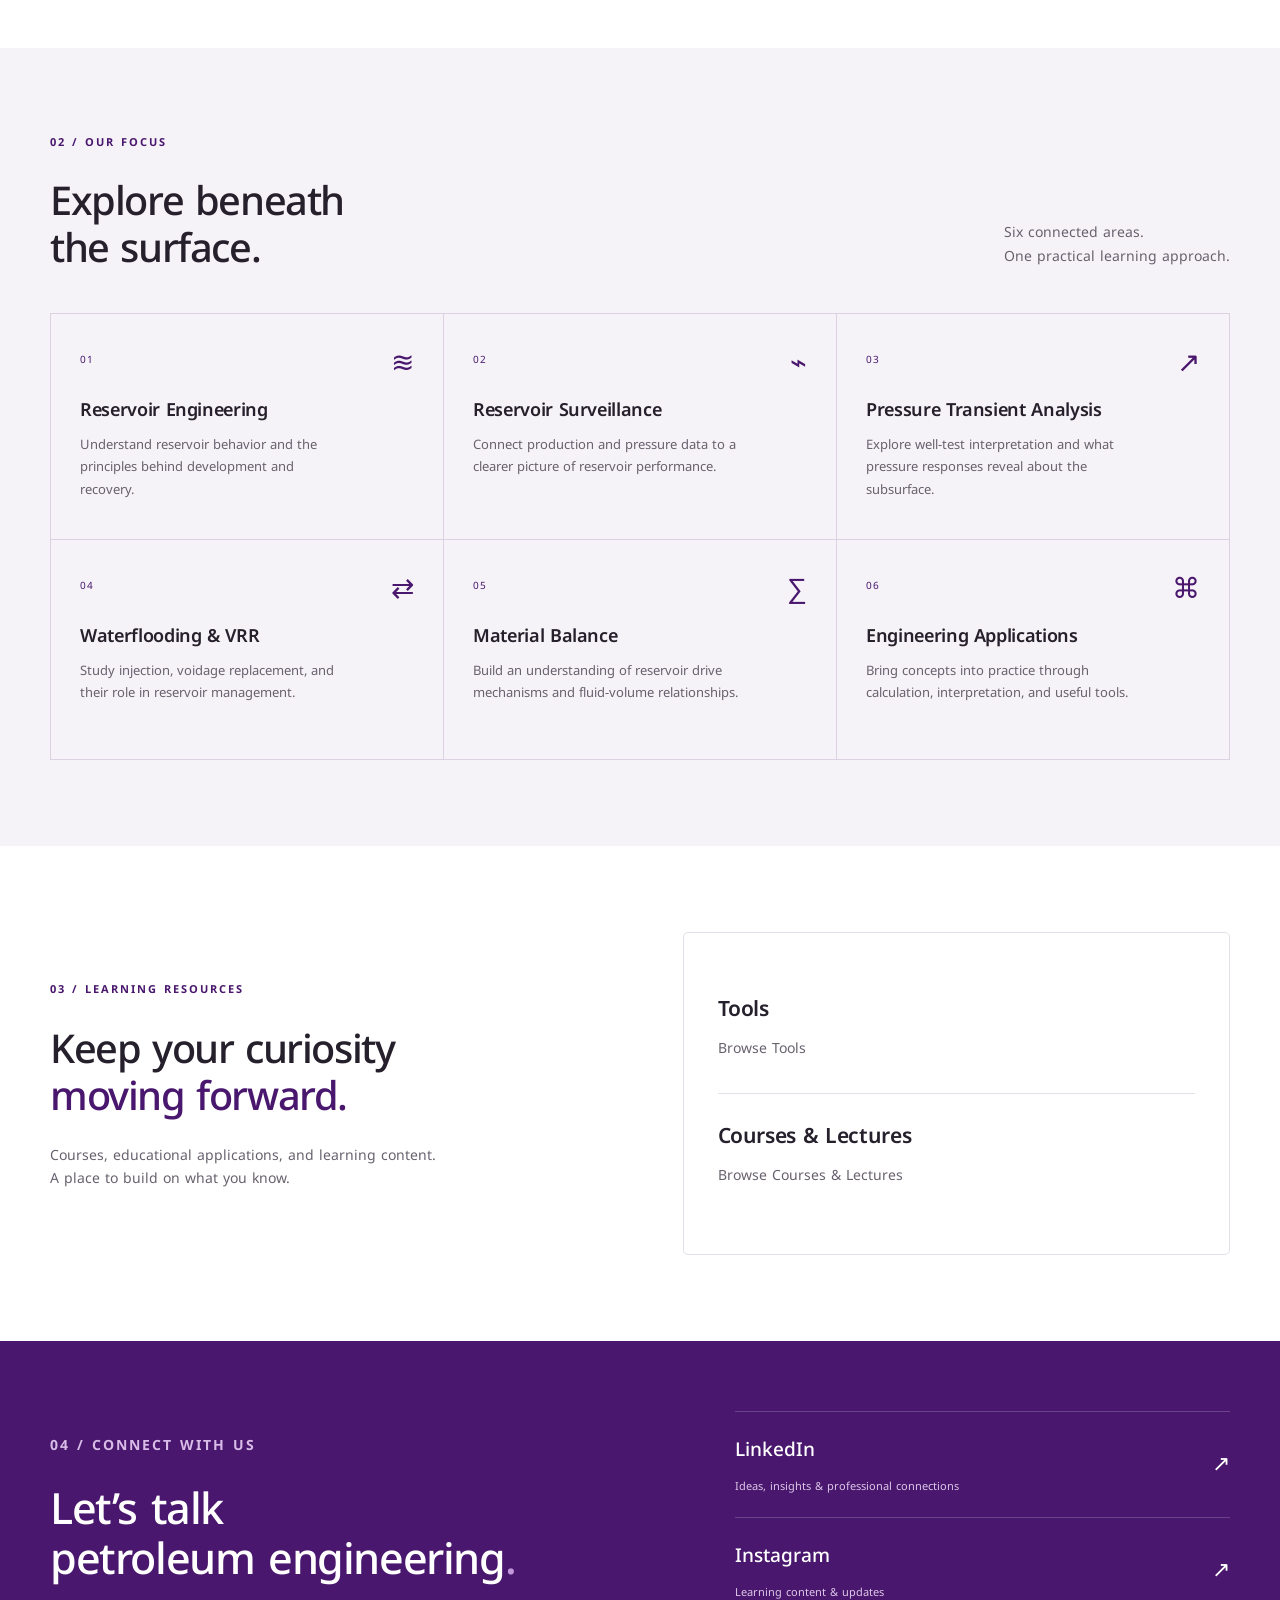
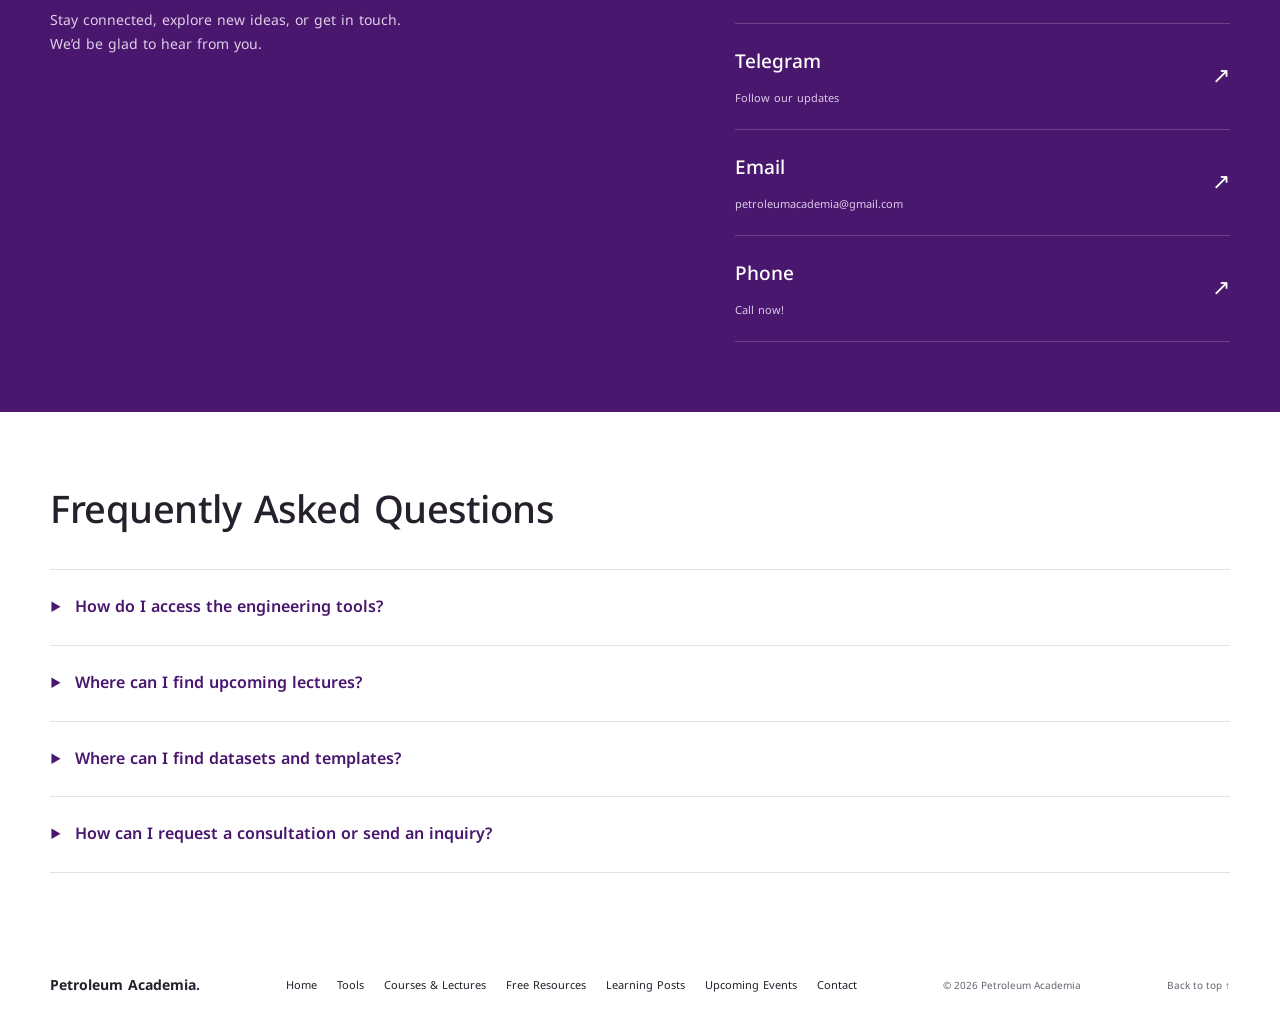
==== commit 11d163ab: "Add curated Learning Posts with lazy Instagram embeds and pagination" ====
--- a/index.html
+++ b/index.html
@@ -33,7 +33,7 @@
   <header class="site-header">
     <div class="container header-inner">
       <a class="brand" href="/" aria-label="Petroleum Academia home"><img src="/assets/logo.png" width="532" height="692" alt="Petroleum Academia"><span>Petroleum<br><strong>Academia<span class="brand-dot">.</span></strong></span></a>
-      <nav aria-label="Main navigation"><a href="/">Home</a><a href="/tools/">Tools</a><a href="/courses/">Courses &amp; Lectures</a><a href="/resources/">Free Resources</a><a href="/upcoming/">Upcoming Events</a><a href="/contact/">Contact</a><button class="language-toggle" id="language-toggle" type="button" aria-label="Switch to Arabic" hidden><svg viewBox="0 0 24 24" width="18" height="18" fill="none" stroke="currentColor" stroke-width="1.5" aria-hidden="true"><circle cx="12" cy="12" r="9"/><ellipse cx="12" cy="12" rx="4" ry="9"/><path d="M3 12h18M5 7h14M5 17h14"/></svg><span lang="ar" dir="rtl">العربية</span></button></nav>
+      <nav aria-label="Main navigation"><a href="/">Home</a><a href="/tools/">Tools</a><a href="/courses/">Courses &amp; Lectures</a><a href="/resources/">Free Resources</a><a href="/learning-posts/">Learning Posts</a><a href="/upcoming/">Upcoming Events</a><a href="/contact/">Contact</a><button class="language-toggle" id="language-toggle" type="button" aria-label="Switch to Arabic" hidden><svg viewBox="0 0 24 24" width="18" height="18" fill="none" stroke="currentColor" stroke-width="1.5" aria-hidden="true"><circle cx="12" cy="12" r="9"/><ellipse cx="12" cy="12" rx="4" ry="9"/><path d="M3 12h18M5 7h14M5 17h14"/></svg><span lang="ar" dir="rtl">العربية</span></button></nav>
     </div>
   </header>
   <main id="main">
--- a/styles.css
+++ b/styles.css
@@ -11,3 +11,4 @@
 .event-card .event-calendar{margin-top:14px;min-height:44px;background:#fff;color:var(--purple);font-family:inherit;cursor:pointer;max-width:100%;overflow-wrap:anywhere}.event-calendar:focus-visible{outline:3px solid #9861b8;outline-offset:5px}.event-card .event-registration{margin-top:20px;max-width:100%;overflow-wrap:anywhere}
 .catalog-card .resource-category{color:var(--purple);font-size:12px;font-weight:600;margin:0 0 14px}.resource-format{font-size:11px;line-height:1.6;padding:6px 11px;background:var(--soft);border:1px solid var(--line);border-radius:20px;color:var(--purple);margin-bottom:24px;max-width:100%;overflow-wrap:anywhere}.resource-card .button{max-width:100%;overflow-wrap:anywhere}@media(min-width:701px) and (max-width:1200px){.header-inner{flex-wrap:wrap;padding-block:18px}nav{width:100%;justify-content:space-between}}@media(max-width:700px){nav{gap:6px 14px;font-size:11px}.footer-links{gap:10px 14px}}
 .faq-section{padding-block:70px}.faq-section>h2{font-size:clamp(27px,3vw,38px);line-height:1.5;margin-bottom:30px;letter-spacing:-.5px}.faq-list{border-top:1px solid var(--line)}.faq-list details{border-bottom:1px solid var(--line)}.faq-list summary{cursor:pointer;list-style-position:outside;margin-inline-start:20px;padding:23px 16px 23px 5px;font-size:16px;font-weight:600;line-height:1.8;color:var(--purple);overflow-wrap:anywhere}.faq-list summary::marker{color:var(--purple)}.faq-list summary:hover{background:var(--soft)}.faq-list summary:focus-visible{outline:3px solid #9861b8;outline-offset:3px;border-radius:3px}.faq-list details>p{max-width:900px;padding:0 20px 24px;margin:0;font-size:15px;color:var(--muted);line-height:1.9;white-space:pre-line;overflow-wrap:anywhere}@media(max-width:700px){.faq-section{padding-block:45px}.faq-section>h2{font-size:27px;margin-bottom:22px}.faq-list summary{font-size:14px;padding-block:19px}.faq-list details>p{font-size:14px;padding-inline:12px}}
+.learning-posts-grid{display:grid;grid-template-columns:repeat(2,minmax(0,1fr));gap:28px;align-items:start}.learning-post-card{min-width:0;border:1px solid var(--line);border-radius:6px;padding:24px;overflow-wrap:anywhere}.learning-post-card h3{font-size:21px;line-height:1.6;margin:0 0 12px}.post-meta{display:flex;flex-wrap:wrap;gap:8px 14px;align-items:center;font-size:12px;color:var(--muted);margin-bottom:20px}.post-category{color:var(--purple);background:var(--soft);border-radius:20px;padding:5px 10px}.posts-note{font-size:13px;color:var(--muted);line-height:1.8}.posts-page-heading{font-size:23px;margin:0 0 14px;line-height:1.6}.posts-page-heading:focus{outline:3px solid #9861b8;outline-offset:5px}.instagram-slot{min-width:0;min-height:160px;line-height:1.8;color:var(--muted);font-size:13px;direction:ltr}.instagram-slot>.instagram-media{width:100%!important;max-width:540px!important;min-width:0!important;margin:0!important;box-sizing:border-box!important}.post-fallback{min-height:44px;margin-top:20px;font-size:13px}.posts-pagination{display:flex;justify-content:center;align-items:center;flex-wrap:wrap;width:100%;gap:16px;margin-top:38px;padding:0;border:0}.posts-pagination button{font-family:inherit;cursor:pointer;min-height:44px;background:white;color:var(--purple)}.posts-pagination button:disabled{opacity:.45;cursor:default}.posts-pagination button:focus-visible{outline:3px solid #9861b8;outline-offset:4px}.posts-pagination>span{font-size:13px;color:var(--muted)}@media(max-width:800px){.learning-posts-grid{grid-template-columns:minmax(0,1fr)}.learning-post-card{padding:20px}}@media(max-width:400px){.learning-post-card{padding:14px}.learning-posts-grid{gap:20px}.posts-pagination{gap:10px}.posts-pagination .button{font-size:11px;padding:12px}.post-fallback{font-size:12px}}
